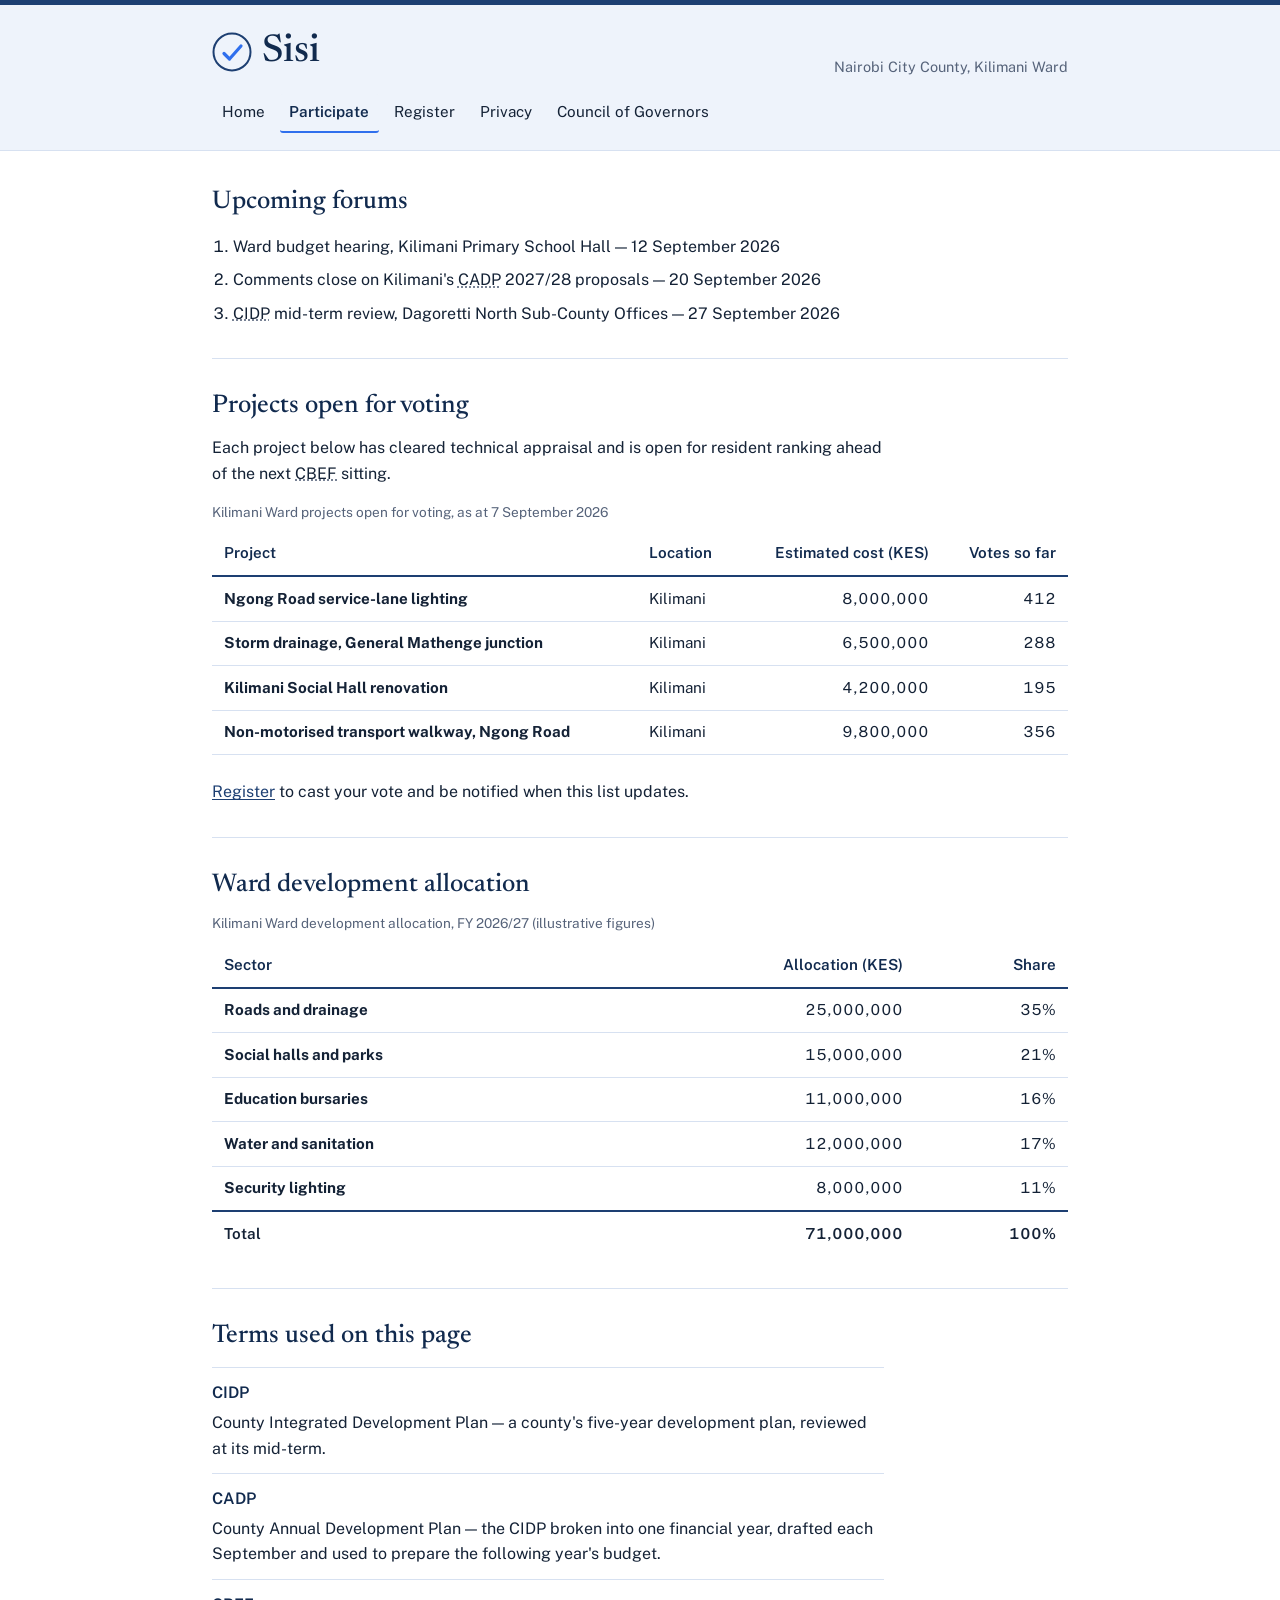
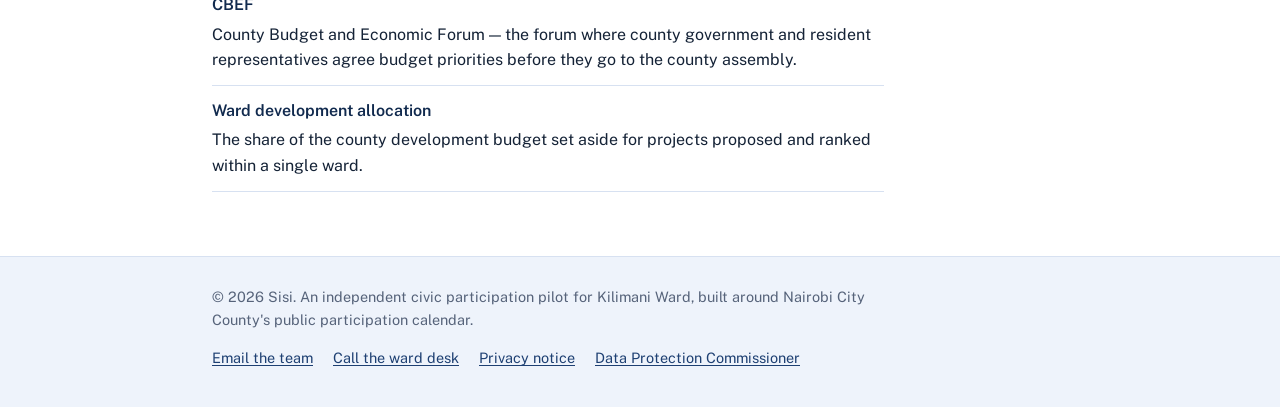
==== participate.html @ 53de2138 "style: switch to white/navy theme, add favicon set, tighten nav Palette - Replace green/marigold tok" ====
<!doctype html>
<html lang="en">
<head>
<meta charset="utf-8">
<meta name="viewport" content="width=device-width, initial-scale=1">
<title>Participate — Sisi | Kilimani Ward</title>
<link rel="icon" type="image/svg+xml" href="images/mark.svg">
<link rel="icon" type="image/png" sizes="32x32" href="images/favicon-32.png">
<link rel="icon" type="image/png" sizes="16x16" href="images/favicon-16.png">
<link rel="apple-touch-icon" href="images/apple-touch-icon.png">
<link rel="preconnect" href="https://fonts.googleapis.com">
<link rel="preconnect" href="https://fonts.gstatic.com" crossorigin>
<link href="https://fonts.googleapis.com/css2?family=Newsreader:ital,wght@0,400;0,500;0,600;1,400&family=Public+Sans:wght@400;500;600;700&display=swap" rel="stylesheet">
<link rel="stylesheet" href="styles/main.css">
</head>
<body>

<header class="site-header">
  <div class="header-top">
    <a class="brand" href="index.html">
      <img src="images/mark.svg" alt="" width="40" height="40">
      <h1>Sisi</h1>
    </a>
    <p class="locality">Nairobi City County, Kilimani Ward</p>
  </div>
  <nav aria-label="Main">
    <ul>
      <li><a href="index.html">Home</a></li>
      <li><a href="participate.html" aria-current="page">Participate</a></li>
      <li><a href="register.html">Register</a></li>
      <li><a href="privacy.html">Privacy</a></li>
      <li><a href="https://www.cog.go.ke" target="_blank" rel="noopener">Council of Governors</a></li>
    </ul>
  </nav>
</header>

<main>

  <section id="forums">
    <h2>Upcoming forums</h2>
    <ol>
      <li>Ward budget hearing, Kilimani Primary School Hall —
      <time datetime="2026-09-12">12 September 2026</time></li>
      <li>Comments close on Kilimani's <abbr title="County Annual Development Plan">CADP</abbr>
      2027/28 proposals —
      <time datetime="2026-09-20">20 September 2026</time></li>
      <li><abbr title="County Integrated Development Plan">CIDP</abbr> mid-term review,
      Dagoretti North Sub-County Offices —
      <time datetime="2026-09-27">27 September 2026</time></li>
    </ol>
  </section>

  <section id="projects">
    <h2>Projects open for voting</h2>
    <p>Each project below has cleared technical appraisal and is open for resident ranking
    ahead of the next <abbr title="County Budget and Economic Forum">CBEF</abbr> sitting.</p>
    <div class="table-wrap">
      <table>
        <caption>Kilimani Ward projects open for voting, as at
          <time datetime="2026-09-07">7 September 2026</time></caption>
        <thead>
          <tr>
            <th scope="col">Project</th>
            <th scope="col">Location</th>
            <th scope="col" class="num">Estimated cost (KES)</th>
            <th scope="col" class="num">Votes so far</th>
          </tr>
        </thead>
        <tbody>
          <tr>
            <th scope="row">Ngong Road service-lane lighting</th>
            <td>Kilimani</td>
            <td class="num">8,000,000</td>
            <td class="num">412</td>
          </tr>
          <tr>
            <th scope="row">Storm drainage, General Mathenge junction</th>
            <td>Kilimani</td>
            <td class="num">6,500,000</td>
            <td class="num">288</td>
          </tr>
          <tr>
            <th scope="row">Kilimani Social Hall renovation</th>
            <td>Kilimani</td>
            <td class="num">4,200,000</td>
            <td class="num">195</td>
          </tr>
          <tr>
            <th scope="row">Non-motorised transport walkway, Ngong Road</th>
            <td>Kilimani</td>
            <td class="num">9,800,000</td>
            <td class="num">356</td>
          </tr>
        </tbody>
      </table>
    </div>
    <p><a href="register.html">Register</a> to cast your vote and be notified when this list
    updates.</p>
  </section>

  <section id="allocation">
    <h2>Ward development allocation</h2>
    <div class="table-wrap">
      <table>
        <caption>Kilimani Ward development allocation, FY 2026/27 (illustrative figures)</caption>
        <thead>
          <tr>
            <th scope="col">Sector</th>
            <th scope="col" class="num">Allocation (KES)</th>
            <th scope="col" class="num">Share</th>
          </tr>
        </thead>
        <tbody>
          <tr><th scope="row">Roads and drainage</th><td class="num">25,000,000</td><td class="num">35%</td></tr>
          <tr><th scope="row">Social halls and parks</th><td class="num">15,000,000</td><td class="num">21%</td></tr>
          <tr><th scope="row">Education bursaries</th><td class="num">11,000,000</td><td class="num">16%</td></tr>
          <tr><th scope="row">Water and sanitation</th><td class="num">12,000,000</td><td class="num">17%</td></tr>
          <tr><th scope="row">Security lighting</th><td class="num">8,000,000</td><td class="num">11%</td></tr>
        </tbody>
        <tfoot>
          <tr><th scope="row">Total</th><td class="num">71,000,000</td><td class="num">100%</td></tr>
        </tfoot>
      </table>
    </div>
  </section>

  <section id="glossary">
    <h2>Terms used on this page</h2>
    <dl>
      <div>
        <dt>CIDP</dt>
        <dd>County Integrated Development Plan — a county's five-year development plan,
        reviewed at its mid-term.</dd>
      </div>
      <div>
        <dt>CADP</dt>
        <dd>County Annual Development Plan — the CIDP broken into one financial year, drafted
        each September and used to prepare the following year's budget.</dd>
      </div>
      <div>
        <dt>CBEF</dt>
        <dd>County Budget and Economic Forum — the forum where county government and
        resident representatives agree budget priorities before they go to the county
        assembly.</dd>
      </div>
      <div>
        <dt>Ward development allocation</dt>
        <dd>The share of the county development budget set aside for projects proposed and
        ranked within a single ward.</dd>
      </div>
    </dl>
  </section>

</main>

<footer class="site-footer">
  <div class="footer-inner">
    <p>&copy; 2026 Sisi. An independent civic participation pilot for Kilimani Ward, built
    around Nairobi City County's public participation calendar.</p>
    <ul class="footer-links">
      <li><a href="mailto:habari@sisi.example">Email the team</a></li>
      <li><a href="tel:+254700000000">Call the ward desk</a></li>
      <li><a href="privacy.html">Privacy notice</a></li>
      <li><a href="https://www.odpc.go.ke" target="_blank" rel="noopener">Data Protection Commissioner</a></li>
    </ul>
  </div>
</footer>

</body>
</html>
---- styles/main.css ----
/*
  Sisi — stylesheet
  Design idea: a county notice board / gazette letterhead, rebuilt for a
  phone screen. White page, deep navy for structure and headings, a single
  brighter accent blue reserved for the one thing that is actually
  time-limited (the participation window) and for current-page state.
  Hairline rules instead of shadows and cards.
*/

:root {
  --ink: #142236;
  --muted: #56637a;
  --paper: #ffffff;
  --panel: #eef3fb;
  --line: #d7e1f1;
  --navy: #1d3f72;
  --navy-dark: #112a4e;
  --accent: #2f6fed;
  --accent-dark: #1c4fc0;

  --serif: "Newsreader", Georgia, "Times New Roman", serif;
  --sans: "Public Sans", -apple-system, BlinkMacSystemFont, "Segoe UI", Roboto, sans-serif;
  --measure: 42rem;
}

* {
  box-sizing: border-box;
}

html {
  -webkit-text-size-adjust: 100%;
}

body {
  margin: 0;
  background: var(--paper);
  color: var(--ink);
  font-family: var(--sans);
  font-size: 1rem;
  line-height: 1.6;
}

h1, h2, h3 {
  font-family: var(--serif);
  font-weight: 500;
  line-height: 1.2;
  color: var(--navy-dark);
  margin: 0 0 0.5em;
}

h1 { font-size: clamp(1.8rem, 1.4rem + 1.6vw, 2.4rem); }
h2 { font-size: clamp(1.3rem, 1.15rem + 0.6vw, 1.6rem); margin-top: 0; }
h3 { font-size: 1.05rem; color: var(--ink); }

p {
  margin: 0 0 1em;
  max-width: var(--measure);
}

a {
  color: var(--navy);
  text-decoration-thickness: 1px;
  text-underline-offset: 0.15em;
}

a:hover { color: var(--accent-dark); }

a:focus-visible,
button:focus-visible,
input:focus-visible,
select:focus-visible,
textarea:focus-visible {
  outline: 2px solid var(--accent);
  outline-offset: 2px;
}

abbr[title] {
  text-decoration: underline dotted;
  text-decoration-color: var(--muted);
  cursor: help;
}

/* Skip / jump link */
.jump {
  font-size: 0.9rem;
  margin: 0 0 1.5rem;
}

/* ---------- Header / letterhead ---------- */

.site-header {
  border-top: 5px solid var(--navy);
  border-bottom: 1px solid var(--line);
  background: var(--panel);
}

.header-top {
  max-width: 56rem;
  margin: 0 auto;
  padding: 1.5rem 1.25rem 0.75rem;
  display: flex;
  flex-wrap: wrap;
  align-items: baseline;
  justify-content: space-between;
  gap: 0.25rem 1rem;
}

.brand {
  display: flex;
  align-items: center;
  gap: 0.6rem;
  text-decoration: none;
  color: var(--navy-dark);
}

.brand img { display: block; }

.brand h1 {
  margin: 0;
}

.locality {
  margin: 0 0 0.25rem;
  color: var(--muted);
  font-size: 0.9rem;
}

.site-header nav {
  max-width: 56rem;
  margin: 0 auto;
  padding: 0 1.25rem 0.9rem;
}

.site-header nav ul {
  list-style: none;
  margin: 0;
  padding: 0;
  display: flex;
  flex-wrap: wrap;
  gap: 0.15rem 0.35rem;
}

.site-header nav a {
  display: inline-block;
  padding: 0.4rem 0.6rem;
  margin-bottom: 0.15rem;
  color: var(--ink);
  text-decoration: none;
  border-radius: 3px;
  border-bottom: 2px solid transparent;
  font-size: 0.95rem;
  transition: background-color 0.15s ease;
}

.site-header nav a:hover {
  background: var(--panel);
  border-bottom-color: var(--line);
}

.site-header nav a[aria-current="page"] {
  color: var(--navy-dark);
  font-weight: 600;
  background: var(--panel);
  border-bottom-color: var(--accent);
}

/* ---------- Layout ---------- */

main {
  max-width: 56rem;
  margin: 0 auto;
  padding: 2.25rem 1.25rem 3rem;
}

main > article,
main > section,
main > aside {
  padding-top: 2rem;
  border-top: 1px solid var(--line);
  margin-top: 2rem;
}

main > article:first-of-type,
main > section:first-of-type {
  padding-top: 0;
  border-top: none;
  margin-top: 0;
}

aside {
  background: var(--panel);
  border: 1px solid var(--line);
  border-top: 1px solid var(--line) !important;
  padding: 1.25rem 1.25rem 0.5rem;
  border-radius: 3px;
}

/* Participation-window notice */

.notice {
  background: var(--panel);
  border: 1px solid var(--line);
  border-left: 5px solid var(--accent);
  border-radius: 3px;
  padding: 1.25rem 1.5rem 1.5rem;
}

.notice .deadline-label {
  display: block;
  font-size: 0.85rem;
  color: var(--muted);
  margin-bottom: 0.35rem;
}

.notice time {
  font-weight: 600;
  color: var(--accent-dark);
}

/* ---------- Figures / blockquote ---------- */

figure {
  margin: 1.5rem 0;
}

figure img,
figure svg {
  display: block;
  width: 100%;
  height: auto;
  border: 1px solid var(--line);
  border-radius: 3px;
}

figcaption {
  margin-top: 0.5rem;
  font-size: 0.85rem;
  color: var(--muted);
}

blockquote {
  margin: 1.5rem 0 0.25rem;
  padding-left: 1.1rem;
  border-left: 3px solid var(--navy);
  font-family: var(--serif);
  font-style: italic;
  font-size: 1.1rem;
  color: var(--ink);
}

blockquote p { margin: 0; }

cite { font-style: normal; }

/* ---------- Lists ---------- */

main ul, main ol {
  padding-left: 1.3rem;
  max-width: var(--measure);
}

main li { margin-bottom: 0.5rem; }

dl {
  max-width: var(--measure);
  border-top: 1px solid var(--line);
}

dl div {
  padding: 0.75rem 0;
  border-bottom: 1px solid var(--line);
}

dt {
  font-weight: 600;
  color: var(--navy-dark);
}

dd {
  margin: 0.25rem 0 0;
  color: var(--ink);
}

/* ---------- Tables ---------- */

.table-wrap {
  overflow-x: auto;
  margin: 0.5rem 0 1.5rem;
}

table {
  width: 100%;
  border-collapse: collapse;
  font-size: 0.95rem;
}

caption {
  text-align: left;
  font-size: 0.85rem;
  color: var(--muted);
  margin-bottom: 0.5rem;
}

th, td {
  padding: 0.6rem 0.75rem;
  border-bottom: 1px solid var(--line);
  text-align: left;
}

thead th {
  border-bottom: 2px solid var(--navy);
  color: var(--navy-dark);
  font-weight: 600;
}

td.num, th.num {
  text-align: right;
  font-variant-numeric: tabular-nums;
}

tfoot th, tfoot td {
  border-top: 2px solid var(--navy);
  border-bottom: none;
  font-weight: 600;
}

/* ---------- Forms ---------- */

fieldset {
  border: 1px solid var(--line);
  border-radius: 3px;
  padding: 1.1rem 1.25rem 1.25rem;
  margin: 0 0 1.5rem;
}

legend {
  font-family: var(--serif);
  font-weight: 500;
  color: var(--navy-dark);
  padding: 0 0.4rem;
}

fieldset p {
  margin: 0 0 1rem;
}

label {
  display: block;
  margin-bottom: 0.3rem;
  font-size: 0.95rem;
}

input[type="text"],
input[type="email"],
input[type="tel"],
select,
textarea {
  width: 100%;
  max-width: 26rem;
  font: inherit;
  padding: 0.55rem 0.65rem;
  border: 1px solid var(--muted);
  border-radius: 3px;
  background: var(--panel);
  color: var(--ink);
}

textarea { max-width: var(--measure); }

.choice label {
  display: flex;
  align-items: flex-start;
  gap: 0.5rem;
  font-weight: normal;
  margin-bottom: 0.55rem;
  padding: 0.15rem 0;
}

.choice input {
  margin-top: 0.2rem;
  flex-shrink: 0;
}

.consent {
  max-width: var(--measure);
  display: flex;
  gap: 0.6rem;
  align-items: flex-start;
  margin: 0 0 1.5rem;
}

button[type="submit"] {
  font: inherit;
  font-weight: 600;
  background: var(--navy);
  color: #fff;
  border: none;
  padding: 0.75rem 1.6rem;
  border-radius: 3px;
  cursor: pointer;
}

button[type="submit"]:hover {
  background: var(--navy-dark);
}

.hint {
  font-size: 0.85rem;
  color: var(--muted);
  margin: -0.6rem 0 1rem;
}

/* ---------- Footer ---------- */

.site-footer {
  border-top: 1px solid var(--line);
  background: var(--panel);
}

.site-footer .footer-inner {
  max-width: 56rem;
  margin: 0 auto;
  padding: 1.75rem 1.25rem 2.25rem;
}

.site-footer p {
  color: var(--muted);
  font-size: 0.9rem;
}

.footer-links {
  list-style: none;
  margin: 0.5rem 0 0;
  padding: 0;
  display: flex;
  flex-wrap: wrap;
  gap: 0.5rem 1.25rem;
}

.footer-links a {
  font-size: 0.9rem;
}

/* ---------- Small screens ---------- */

@media (max-width: 640px) {
  .header-top { padding-top: 1.1rem; }
  main { padding-top: 1.75rem; }
  fieldset { padding: 1rem; }
}

@media (prefers-reduced-motion: reduce) {
  * { scroll-behavior: auto !important; }
}
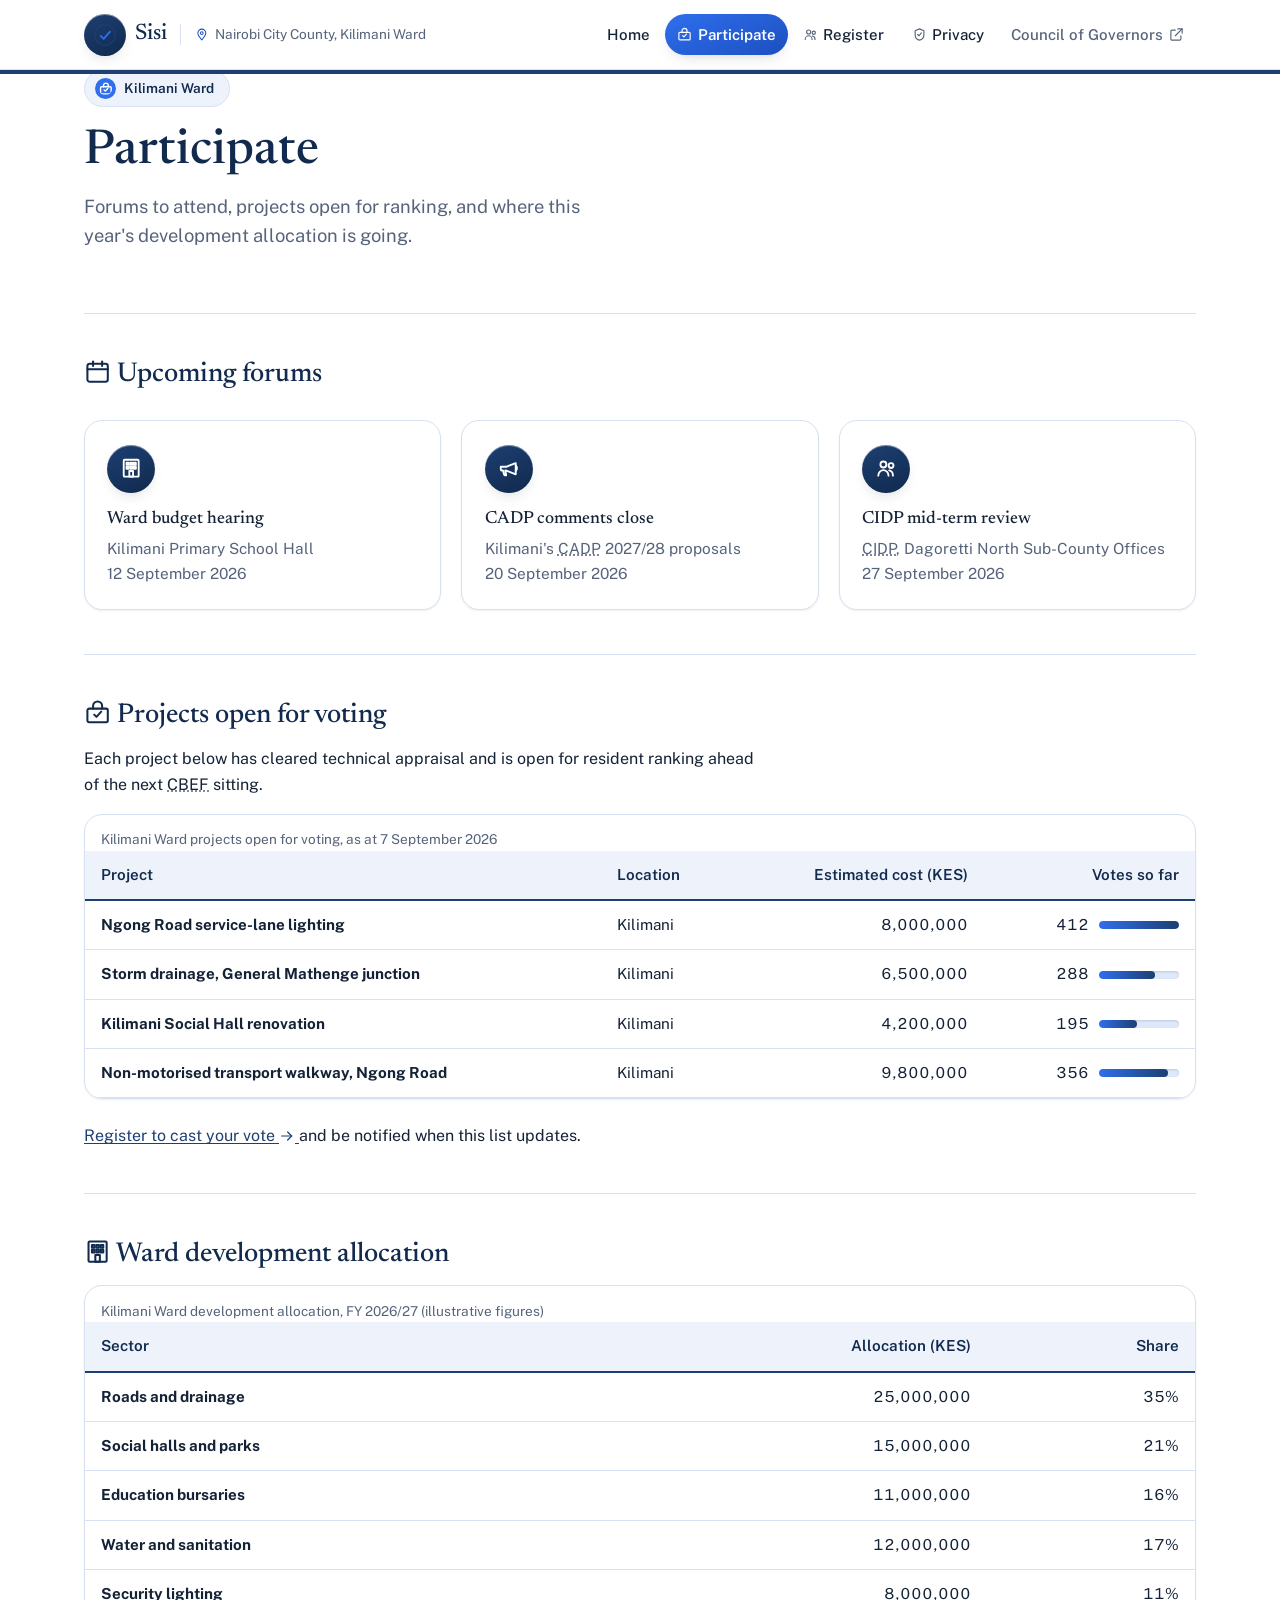
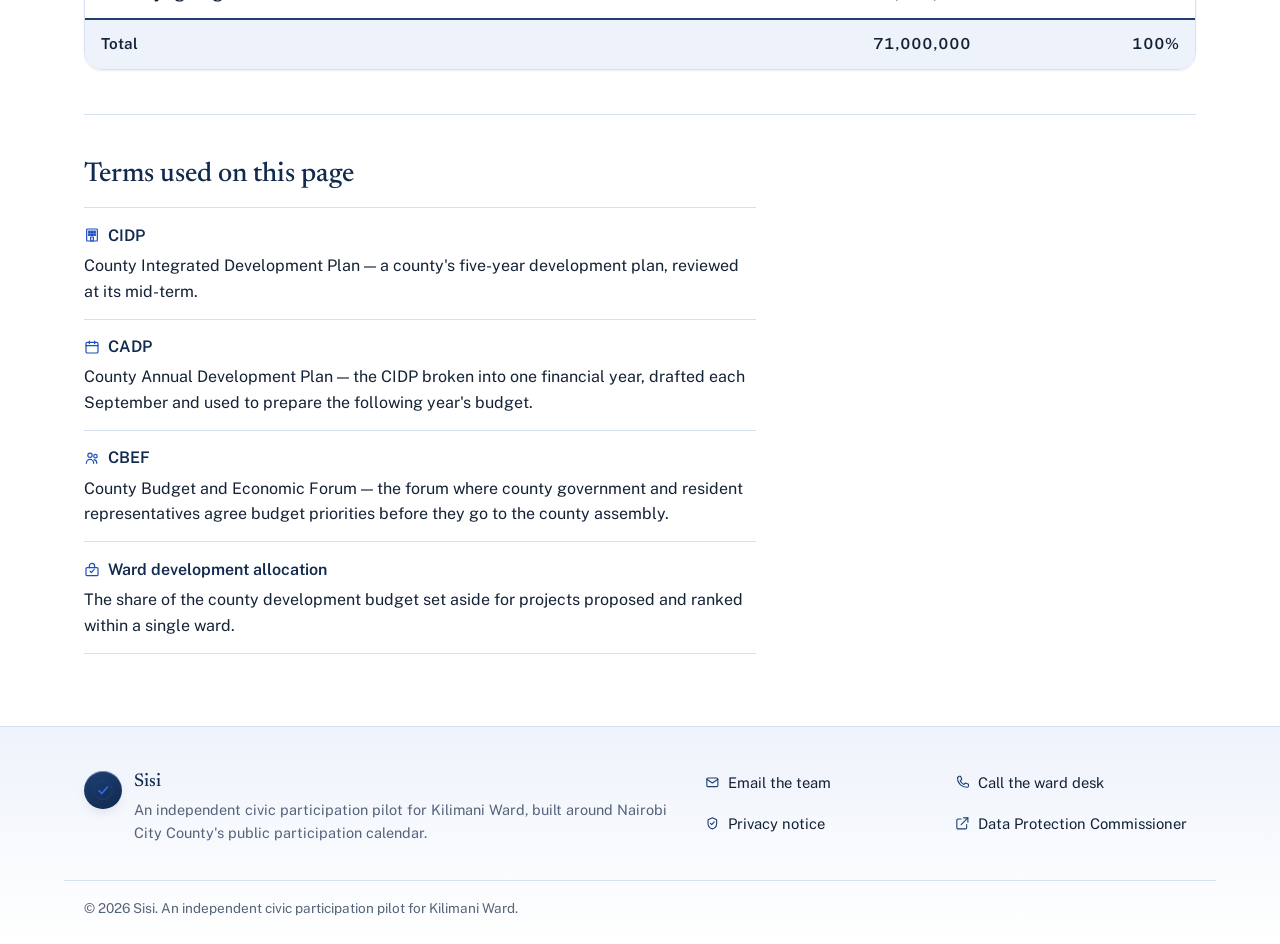
==== commit d40dd8d6: "Redesign Sisi UI: 3D-styled cards, real icon set, richer hero, zero inline styles" ====
--- a/participate.html
+++ b/participate.html
@@ -4,54 +4,192 @@
 <meta charset="utf-8">
 <meta name="viewport" content="width=device-width, initial-scale=1">
 <title>Participate — Sisi | Kilimani Ward</title>
+<meta name="description" content="Upcoming forums, projects open for resident voting, and the ward's development allocation for Kilimani Ward.">
 <link rel="icon" type="image/svg+xml" href="images/mark.svg">
 <link rel="icon" type="image/png" sizes="32x32" href="images/favicon-32.png">
 <link rel="icon" type="image/png" sizes="16x16" href="images/favicon-16.png">
 <link rel="apple-touch-icon" href="images/apple-touch-icon.png">
 <link rel="preconnect" href="https://fonts.googleapis.com">
 <link rel="preconnect" href="https://fonts.gstatic.com" crossorigin>
-<link href="https://fonts.googleapis.com/css2?family=Newsreader:ital,wght@0,400;0,500;0,600;1,400&family=Public+Sans:wght@400;500;600;700&display=swap" rel="stylesheet">
+<link href="https://fonts.googleapis.com/css2?family=Newsreader:ital,wght@0,500;0,600;1,400&family=Public+Sans:wght@400;500;600;700&display=swap" rel="stylesheet">
 <link rel="stylesheet" href="styles/main.css">
 </head>
 <body>
+<svg class="icon-sprite" aria-hidden="true">
+  <defs>
+
+    <symbol id="icon-calendar" viewBox="0 0 24 24">
+      <rect x="3" y="5" width="18" height="16" rx="2"/>
+      <line x1="3" y1="10" x2="21" y2="10"/>
+      <line x1="8" y1="3" x2="8" y2="7"/>
+      <line x1="16" y1="3" x2="16" y2="7"/>
+    </symbol>
+
+    <symbol id="icon-map-pin" viewBox="0 0 24 24">
+      <path d="M12 21s7-7.2 7-12a7 7 0 1 0-14 0c0 4.8 7 12 7 12z"/>
+      <circle cx="12" cy="9" r="2.4"/>
+    </symbol>
+
+    <symbol id="icon-users" viewBox="0 0 24 24">
+      <circle cx="9" cy="8" r="3.2"/>
+      <path d="M3.5 20c0-3.6 2.9-6 5.5-6s5.5 2.4 5.5 6"/>
+      <circle cx="17.2" cy="9.2" r="2.6"/>
+      <path d="M15.2 14.4c2.2.4 4 2.3 4 5.6"/>
+    </symbol>
+
+    <symbol id="icon-shield-check" viewBox="0 0 24 24">
+      <path d="M12 3l7 3v6c0 4.8-3 8.2-7 9-4-.8-7-4.2-7-9V6l7-3z"/>
+      <polyline points="9 12 11 14 15 9.5"/>
+    </symbol>
+
+    <symbol id="icon-mail" viewBox="0 0 24 24">
+      <rect x="3" y="5" width="18" height="14" rx="2"/>
+      <polyline points="3 7 12 13 21 7"/>
+    </symbol>
+
+    <symbol id="icon-phone" viewBox="0 0 24 24">
+      <path d="M6 2h3l2 5-2.5 2.5a12 12 0 0 0 6 6L17 13l5 2v3a2 2 0 0 1-2 2C10.6 20 4 13.4 4 5a2 2 0 0 1 2-2z"/>
+    </symbol>
+
+    <symbol id="icon-external-link" viewBox="0 0 24 24">
+      <path d="M14 3h7v7"/>
+      <line x1="21" y1="3" x2="10" y2="14"/>
+      <path d="M19 14v5a2 2 0 0 1-2 2H5a2 2 0 0 1-2-2V7a2 2 0 0 1 2-2h5"/>
+    </symbol>
+
+    <symbol id="icon-chevron-right" viewBox="0 0 24 24">
+      <polyline points="9 6 15 12 9 18"/>
+    </symbol>
+
+    <symbol id="icon-check-circle" viewBox="0 0 24 24">
+      <circle cx="12" cy="12" r="9"/>
+      <polyline points="8 12.5 10.8 15.3 16 9.5"/>
+    </symbol>
+
+    <symbol id="icon-arrow-right" viewBox="0 0 24 24">
+      <line x1="4" y1="12" x2="19" y2="12"/>
+      <polyline points="13 6 19 12 13 18"/>
+    </symbol>
+
+    <symbol id="icon-megaphone" viewBox="0 0 24 24">
+      <path d="M3 10.5v3a1 1 0 0 0 1 1h1.4l1.1 4.3a1 1 0 0 0 1 .7h1.3l-1-5h1l10.2 4V6.5l-10.2 4H4a1 1 0 0 0-1 1z"/>
+      <path d="M19 9.2a3.6 3.6 0 0 1 0 5.6"/>
+    </symbol>
+
+    <symbol id="icon-building" viewBox="0 0 24 24">
+      <rect x="4" y="3" width="16" height="18" rx="1"/>
+      <rect x="7" y="6.2" width="2.3" height="2.3"/>
+      <rect x="10.85" y="6.2" width="2.3" height="2.3"/>
+      <rect x="14.7" y="6.2" width="2.3" height="2.3"/>
+      <rect x="7" y="10.4" width="2.3" height="2.3"/>
+      <rect x="10.85" y="10.4" width="2.3" height="2.3"/>
+      <rect x="14.7" y="10.4" width="2.3" height="2.3"/>
+      <rect x="10" y="15" width="4" height="6"/>
+    </symbol>
+
+    <symbol id="icon-ballot" viewBox="0 0 24 24">
+      <path d="M8 8.5V6.2a4 4 0 0 1 8 0v2.3"/>
+      <rect x="3" y="8.5" width="18" height="12" rx="1.5"/>
+      <polyline points="9 13.8 11 15.8 15.2 11.2"/>
+    </symbol>
+
+    <symbol id="icon-lock" viewBox="0 0 24 24">
+      <rect x="5" y="11" width="14" height="9" rx="1.5"/>
+      <path d="M8 11V7a4 4 0 0 1 8 0v4"/>
+      <circle cx="12" cy="15.4" r="1.3"/>
+    </symbol>
+
+    <symbol id="icon-x-circle" viewBox="0 0 24 24">
+      <circle cx="12" cy="12" r="9"/>
+      <line x1="9" y1="9" x2="15" y2="15"/>
+      <line x1="15" y1="9" x2="9" y2="15"/>
+    </symbol>
+
+  </defs>
+</svg>
 
 <header class="site-header">
-  <div class="header-top">
-    <a class="brand" href="index.html">
-      <img src="images/mark.svg" alt="" width="40" height="40">
-      <h1>Sisi</h1>
-    </a>
-    <p class="locality">Nairobi City County, Kilimani Ward</p>
+  <div class="header-inner">
+    <div class="brand-block">
+      <a class="brand" href="index.html">
+        <span class="brand-mark"><img src="images/mark.svg" alt=""></span>
+        <h1>Sisi</h1>
+      </a>
+      <p class="locality">
+        <svg class="icon" aria-hidden="true"><use href="#icon-map-pin"/></svg>
+        Nairobi City County, Kilimani Ward
+      </p>
+    </div>
+    <nav aria-label="Main">
+      <ul>
+        <li><a href="index.html">Home</a></li>
+        <li><a href="participate.html" aria-current="page">
+          <svg class="icon" aria-hidden="true"><use href="#icon-ballot"/></svg>
+          Participate
+        </a></li>
+        <li><a href="register.html">
+          <svg class="icon" aria-hidden="true"><use href="#icon-users"/></svg>
+          Register
+        </a></li>
+        <li><a href="privacy.html">
+          <svg class="icon" aria-hidden="true"><use href="#icon-shield-check"/></svg>
+          Privacy
+        </a></li>
+        <li><a class="external" href="https://www.cog.go.ke" target="_blank" rel="noopener">
+          Council of Governors
+          <svg class="icon" aria-hidden="true"><use href="#icon-external-link"/></svg>
+        </a></li>
+      </ul>
+    </nav>
   </div>
-  <nav aria-label="Main">
-    <ul>
-      <li><a href="index.html">Home</a></li>
-      <li><a href="participate.html" aria-current="page">Participate</a></li>
-      <li><a href="register.html">Register</a></li>
-      <li><a href="privacy.html">Privacy</a></li>
-      <li><a href="https://www.cog.go.ke" target="_blank" rel="noopener">Council of Governors</a></li>
-    </ul>
-  </nav>
 </header>
 
 <main>
 
+  <section class="hero page-hero">
+    <div class="hero-full">
+      <p class="hero-eyebrow">
+        <svg class="icon" aria-hidden="true"><use href="#icon-ballot"/></svg>
+        Kilimani Ward
+      </p>
+      <h1>Participate</h1>
+      <p class="lede">Forums to attend, projects open for ranking, and where this year's
+      development allocation is going.</p>
+    </div>
+  </section>
+
   <section id="forums">
-    <h2>Upcoming forums</h2>
-    <ol>
-      <li>Ward budget hearing, Kilimani Primary School Hall —
-      <time datetime="2026-09-12">12 September 2026</time></li>
-      <li>Comments close on Kilimani's <abbr title="County Annual Development Plan">CADP</abbr>
-      2027/28 proposals —
-      <time datetime="2026-09-20">20 September 2026</time></li>
-      <li><abbr title="County Integrated Development Plan">CIDP</abbr> mid-term review,
-      Dagoretti North Sub-County Offices —
-      <time datetime="2026-09-27">27 September 2026</time></li>
-    </ol>
+    <h2>
+      <svg class="icon" aria-hidden="true"><use href="#icon-calendar"/></svg>
+      Upcoming forums
+    </h2>
+    <div class="feature-grid">
+      <div class="feature-card">
+        <span class="feature-icon"><svg class="icon" aria-hidden="true"><use href="#icon-building"/></svg></span>
+        <h3>Ward budget hearing</h3>
+        <p>Kilimani Primary School Hall<br>
+        <time datetime="2026-09-12">12 September 2026</time></p>
+      </div>
+      <div class="feature-card">
+        <span class="feature-icon"><svg class="icon" aria-hidden="true"><use href="#icon-megaphone"/></svg></span>
+        <h3>CADP comments close</h3>
+        <p>Kilimani's <abbr title="County Annual Development Plan">CADP</abbr> 2027/28 proposals<br>
+        <time datetime="2026-09-20">20 September 2026</time></p>
+      </div>
+      <div class="feature-card">
+        <span class="feature-icon"><svg class="icon" aria-hidden="true"><use href="#icon-users"/></svg></span>
+        <h3>CIDP mid-term review</h3>
+        <p><abbr title="County Integrated Development Plan">CIDP</abbr>, Dagoretti North Sub-County Offices<br>
+        <time datetime="2026-09-27">27 September 2026</time></p>
+      </div>
+    </div>
   </section>
 
   <section id="projects">
-    <h2>Projects open for voting</h2>
+    <h2>
+      <svg class="icon" aria-hidden="true"><use href="#icon-ballot"/></svg>
+      Projects open for voting
+    </h2>
     <p>Each project below has cleared technical appraisal and is open for resident ranking
     ahead of the next <abbr title="County Budget and Economic Forum">CBEF</abbr> sitting.</p>
     <div class="table-wrap">
@@ -71,35 +209,56 @@
             <th scope="row">Ngong Road service-lane lighting</th>
             <td>Kilimani</td>
             <td class="num">8,000,000</td>
-            <td class="num">412</td>
+            <td class="num">
+              <span class="vote-cell">412
+                <span class="vote-bar"><span class="pct-100"></span></span>
+              </span>
+            </td>
           </tr>
           <tr>
             <th scope="row">Storm drainage, General Mathenge junction</th>
             <td>Kilimani</td>
             <td class="num">6,500,000</td>
-            <td class="num">288</td>
+            <td class="num">
+              <span class="vote-cell">288
+                <span class="vote-bar"><span class="pct-70"></span></span>
+              </span>
+            </td>
           </tr>
           <tr>
             <th scope="row">Kilimani Social Hall renovation</th>
             <td>Kilimani</td>
             <td class="num">4,200,000</td>
-            <td class="num">195</td>
+            <td class="num">
+              <span class="vote-cell">195
+                <span class="vote-bar"><span class="pct-47"></span></span>
+              </span>
+            </td>
           </tr>
           <tr>
             <th scope="row">Non-motorised transport walkway, Ngong Road</th>
             <td>Kilimani</td>
             <td class="num">9,800,000</td>
-            <td class="num">356</td>
+            <td class="num">
+              <span class="vote-cell">356
+                <span class="vote-bar"><span class="pct-86"></span></span>
+              </span>
+            </td>
           </tr>
         </tbody>
       </table>
     </div>
-    <p><a href="register.html">Register</a> to cast your vote and be notified when this list
-    updates.</p>
+    <p><a href="register.html">
+      Register to cast your vote
+      <svg class="icon" aria-hidden="true"><use href="#icon-arrow-right"/></svg>
+    </a> and be notified when this list updates.</p>
   </section>
 
   <section id="allocation">
-    <h2>Ward development allocation</h2>
+    <h2>
+      <svg class="icon" aria-hidden="true"><use href="#icon-building"/></svg>
+      Ward development allocation
+    </h2>
     <div class="table-wrap">
       <table>
         <caption>Kilimani Ward development allocation, FY 2026/27 (illustrative figures)</caption>
@@ -128,23 +287,35 @@
     <h2>Terms used on this page</h2>
     <dl>
       <div>
-        <dt>CIDP</dt>
+        <dt>
+          <svg class="icon" aria-hidden="true"><use href="#icon-building"/></svg>
+          CIDP
+        </dt>
         <dd>County Integrated Development Plan — a county's five-year development plan,
         reviewed at its mid-term.</dd>
       </div>
       <div>
-        <dt>CADP</dt>
+        <dt>
+          <svg class="icon" aria-hidden="true"><use href="#icon-calendar"/></svg>
+          CADP
+        </dt>
         <dd>County Annual Development Plan — the CIDP broken into one financial year, drafted
         each September and used to prepare the following year's budget.</dd>
       </div>
       <div>
-        <dt>CBEF</dt>
+        <dt>
+          <svg class="icon" aria-hidden="true"><use href="#icon-users"/></svg>
+          CBEF
+        </dt>
         <dd>County Budget and Economic Forum — the forum where county government and
         resident representatives agree budget priorities before they go to the county
         assembly.</dd>
       </div>
       <div>
-        <dt>Ward development allocation</dt>
+        <dt>
+          <svg class="icon" aria-hidden="true"><use href="#icon-ballot"/></svg>
+          Ward development allocation
+        </dt>
         <dd>The share of the county development budget set aside for projects proposed and
         ranked within a single ward.</dd>
       </div>
@@ -155,15 +326,36 @@
 
 <footer class="site-footer">
   <div class="footer-inner">
-    <p>&copy; 2026 Sisi. An independent civic participation pilot for Kilimani Ward, built
-    around Nairobi City County's public participation calendar.</p>
+    <div class="footer-brand">
+      <span class="brand-mark"><img src="images/mark.svg" alt=""></span>
+      <div>
+        <h2>Sisi</h2>
+        <p>An independent civic participation pilot for Kilimani Ward, built around Nairobi
+        City County's public participation calendar.</p>
+      </div>
+    </div>
     <ul class="footer-links">
-      <li><a href="mailto:habari@sisi.example">Email the team</a></li>
-      <li><a href="tel:+254700000000">Call the ward desk</a></li>
-      <li><a href="privacy.html">Privacy notice</a></li>
-      <li><a href="https://www.odpc.go.ke" target="_blank" rel="noopener">Data Protection Commissioner</a></li>
+      <li><a href="mailto:habari@sisi.example">
+        <svg class="icon" aria-hidden="true"><use href="#icon-mail"/></svg>
+        Email the team
+      </a></li>
+      <li><a href="tel:+254700000000">
+        <svg class="icon" aria-hidden="true"><use href="#icon-phone"/></svg>
+        Call the ward desk
+      </a></li>
+      <li><a href="privacy.html">
+        <svg class="icon" aria-hidden="true"><use href="#icon-shield-check"/></svg>
+        Privacy notice
+      </a></li>
+      <li><a href="https://www.odpc.go.ke" target="_blank" rel="noopener">
+        <svg class="icon" aria-hidden="true"><use href="#icon-external-link"/></svg>
+        Data Protection Commissioner
+      </a></li>
     </ul>
   </div>
+  <div class="footer-bottom">
+    <p>&copy; 2026 Sisi. An independent civic participation pilot for Kilimani Ward.</p>
+  </div>
 </footer>
 
 </body>
--- a/styles/main.css
+++ b/styles/main.css
@@ -1,10 +1,11 @@
 /*
-  Sisi — stylesheet
-  Design idea: a county notice board / gazette letterhead, rebuilt for a
-  phone screen. White page, deep navy for structure and headings, a single
-  brighter accent blue reserved for the one thing that is actually
-  time-limited (the participation window) and for current-page state.
-  Hairline rules instead of shadows and cards.
+  Sisi — stylesheet, v2
+  Same letterhead identity as before — navy structure, one accent blue
+  reserved for time-limited and current-page state — pushed further:
+  layered shadows and gradient bevels give the interface real depth,
+  a proper hero anchors the homepage, and every icon is a real inline
+  SVG rather than a placeholder glyph.
+  No frameworks. No build step. One file.
 */
 
 :root {
@@ -12,23 +13,40 @@
   --muted: #56637a;
   --paper: #ffffff;
   --panel: #eef3fb;
+  --panel-deep: #dde8f8;
   --line: #d7e1f1;
   --navy: #1d3f72;
   --navy-dark: #112a4e;
+  --navy-deeper: #0b1c38;
   --accent: #2f6fed;
   --accent-dark: #1c4fc0;
+  --accent-soft: #e4ecfd;
+  --success: #1c7a4d;
+  --success-soft: #e4f3ea;
 
   --serif: "Newsreader", Georgia, "Times New Roman", serif;
   --sans: "Public Sans", -apple-system, BlinkMacSystemFont, "Segoe UI", Roboto, sans-serif;
   --measure: 42rem;
-}
-
-* {
+  --space: 1rem;
+  --radius: 10px;
+  --radius-lg: 18px;
+
+  --shadow-xs: 0 1px 2px rgba(20, 34, 54, 0.07);
+  --shadow-sm: 0 6px 16px -8px rgba(20, 34, 54, 0.28);
+  --shadow-md: 0 16px 32px -12px rgba(17, 42, 78, 0.32), 0 4px 10px -4px rgba(20, 34, 54, 0.12);
+  --shadow-lg: 0 32px 60px -20px rgba(11, 28, 56, 0.4), 0 10px 24px -8px rgba(20, 34, 54, 0.16);
+  --shadow-inset: inset 0 1px 0 rgba(255, 255, 255, 0.4), inset 0 -1px 0 rgba(11, 28, 56, 0.25);
+}
+
+*,
+*::before,
+*::after {
   box-sizing: border-box;
 }
 
 html {
   -webkit-text-size-adjust: 100%;
+  scroll-behavior: smooth;
 }
 
 body {
@@ -48,9 +66,9 @@
   margin: 0 0 0.5em;
 }
 
-h1 { font-size: clamp(1.8rem, 1.4rem + 1.6vw, 2.4rem); }
-h2 { font-size: clamp(1.3rem, 1.15rem + 0.6vw, 1.6rem); margin-top: 0; }
-h3 { font-size: 1.05rem; color: var(--ink); }
+h1 { font-size: clamp(1.9rem, 1.4rem + 2vw, 3rem); }
+h2 { font-size: clamp(1.35rem, 1.2rem + 0.7vw, 1.7rem); margin-top: 0; }
+h3 { font-size: 1.1rem; color: var(--ink); }
 
 p {
   margin: 0 0 1em;
@@ -69,9 +87,11 @@
 button:focus-visible,
 input:focus-visible,
 select:focus-visible,
-textarea:focus-visible {
+textarea:focus-visible,
+[tabindex]:focus-visible {
   outline: 2px solid var(--accent);
   outline-offset: 2px;
+  border-radius: 2px;
 }
 
 abbr[title] {
@@ -80,56 +100,102 @@
   cursor: help;
 }
 
+.icon {
+  width: 1em;
+  height: 1em;
+  stroke: currentColor;
+  fill: none;
+  stroke-width: 1.8;
+  stroke-linecap: round;
+  stroke-linejoin: round;
+  flex-shrink: 0;
+  vertical-align: -0.15em;
+}
+
 /* Skip / jump link */
 .jump {
   font-size: 0.9rem;
   margin: 0 0 1.5rem;
+  display: inline-flex;
+  align-items: center;
+  gap: 0.4rem;
+}
+
+.visually-hidden {
+  position: absolute;
+  width: 1px;
+  height: 1px;
+  overflow: hidden;
+  clip: rect(0 0 0 0);
+  white-space: nowrap;
 }
 
 /* ---------- Header / letterhead ---------- */
 
 .site-header {
-  border-top: 5px solid var(--navy);
+  position: sticky;
+  top: 0;
+  z-index: 20;
   border-bottom: 1px solid var(--line);
-  background: var(--panel);
-}
-
-.header-top {
-  max-width: 56rem;
+  background: rgba(255, 255, 255, 0.92);
+  backdrop-filter: saturate(160%) blur(10px);
+  box-shadow: 0 4px 0 var(--navy), var(--shadow-xs);
+}
+
+.header-inner {
+  max-width: 72rem;
   margin: 0 auto;
-  padding: 1.5rem 1.25rem 0.75rem;
+  padding: 0.85rem 1.25rem;
   display: flex;
   flex-wrap: wrap;
-  align-items: baseline;
+  align-items: center;
   justify-content: space-between;
-  gap: 0.25rem 1rem;
+  gap: 0.6rem 1.5rem;
+}
+
+.brand-block {
+  display: flex;
+  align-items: center;
+  gap: 0.85rem;
 }
 
 .brand {
   display: flex;
   align-items: center;
-  gap: 0.6rem;
+  gap: 0.55rem;
   text-decoration: none;
   color: var(--navy-dark);
 }
 
-.brand img { display: block; }
+.brand-mark {
+  display: grid;
+  place-items: center;
+  width: 42px;
+  height: 42px;
+  border-radius: 50%;
+  background: linear-gradient(155deg, var(--navy) 0%, var(--navy-dark) 100%);
+  box-shadow: var(--shadow-sm), var(--shadow-inset);
+}
+
+.brand-mark img { display: block; width: 22px; height: 22px; }
 
 .brand h1 {
   margin: 0;
+  font-size: 1.4rem;
 }
 
 .locality {
-  margin: 0 0 0.25rem;
+  margin: 0;
+  padding-left: 0.85rem;
+  border-left: 1px solid var(--line);
   color: var(--muted);
-  font-size: 0.9rem;
-}
-
-.site-header nav {
-  max-width: 56rem;
-  margin: 0 auto;
-  padding: 0 1.25rem 0.9rem;
-}
+  font-size: 0.85rem;
+  display: none;
+  align-items: center;
+  gap: 0.4rem;
+}
+
+.locality .icon { color: var(--accent-dark); }
 
 .site-header nav ul {
   list-style: none;
@@ -137,91 +203,252 @@
   padding: 0;
   display: flex;
   flex-wrap: wrap;
-  gap: 0.15rem 0.35rem;
+  gap: 0.2rem;
 }
 
 .site-header nav a {
-  display: inline-block;
-  padding: 0.4rem 0.6rem;
-  margin-bottom: 0.15rem;
+  display: inline-flex;
+  align-items: center;
+  gap: 0.35rem;
+  padding: 0.55rem 0.75rem;
   color: var(--ink);
   text-decoration: none;
-  border-radius: 3px;
-  border-bottom: 2px solid transparent;
-  font-size: 0.95rem;
-  transition: background-color 0.15s ease;
-}
+  border-radius: 999px;
+  font-size: 0.94rem;
+  font-weight: 500;
+  transition: background-color 0.15s ease, color 0.15s ease, box-shadow 0.15s ease;
+}
+
+.site-header nav a .icon { color: var(--muted); transition: color 0.15s ease; }
 
 .site-header nav a:hover {
   background: var(--panel);
-  border-bottom-color: var(--line);
+  color: var(--navy-dark);
 }
 
 .site-header nav a[aria-current="page"] {
-  color: var(--navy-dark);
+  color: #fff;
+  background: linear-gradient(155deg, var(--accent) 0%, var(--accent-dark) 100%);
+  box-shadow: var(--shadow-sm);
   font-weight: 600;
-  background: var(--panel);
-  border-bottom-color: var(--accent);
+}
+
+.site-header nav a[aria-current="page"] .icon { color: #fff; }
+
+.site-header nav a.external {
+  color: var(--muted);
+}
+
+@media (min-width: 40rem) {
+  .locality { display: inline-flex; }
 }
 
 /* ---------- Layout ---------- */
 
 main {
-  max-width: 56rem;
+  max-width: 72rem;
   margin: 0 auto;
-  padding: 2.25rem 1.25rem 3rem;
+  padding: 0 1.25rem 3.5rem;
+}
+
+.content-measure {
+  max-width: var(--measure);
 }
 
 main > article,
 main > section,
 main > aside {
-  padding-top: 2rem;
+  padding-top: 2.75rem;
   border-top: 1px solid var(--line);
-  margin-top: 2rem;
+  margin-top: 2.75rem;
 }
 
 main > article:first-of-type,
-main > section:first-of-type {
+main > section:first-of-type,
+main > .hero {
   padding-top: 0;
   border-top: none;
   margin-top: 0;
 }
 
-aside {
+/* ---------- Hero (home) ---------- */
+
+.hero {
+  padding: 2.5rem 0 1rem;
+  display: grid;
+  gap: 2.5rem;
+  align-items: center;
+}
+
+.hero-eyebrow {
+  display: inline-flex;
+  align-items: center;
+  gap: 0.5rem;
   background: var(--panel);
-  border: 1px solid var(--line);
-  border-top: 1px solid var(--line) !important;
-  padding: 1.25rem 1.25rem 0.5rem;
-  border-radius: 3px;
-}
-
-/* Participation-window notice */
-
-.notice {
+  color: var(--navy-dark);
+  border: 1px solid var(--line);
+  border-radius: 999px;
+  padding: 0.4rem 0.9rem 0.4rem 0.6rem;
+  font-size: 0.85rem;
+  font-weight: 600;
+  margin-bottom: 1.1rem;
+}
+
+.hero-eyebrow .icon {
+  width: 1.6em;
+  height: 1.6em;
+  padding: 0.28em;
+  border-radius: 50%;
+  background: var(--accent);
+  color: #fff;
+  stroke-width: 2.4;
+}
+
+.hero h1 { margin-bottom: 0.6rem; }
+
+.hero .lede {
+  font-size: 1.15rem;
+  color: var(--muted);
+  max-width: 34rem;
+}
+
+.hero-actions {
+  display: flex;
+  flex-wrap: wrap;
+  gap: 0.85rem;
+  margin: 1.6rem 0 0;
+}
+
+.hero-figure {
+  filter: drop-shadow(0 20px 30px rgba(17, 42, 78, 0.18));
+}
+
+.hero-figure img { display: block; width: 100%; height: auto; }
+
+.stat-row {
+  display: grid;
+  grid-template-columns: repeat(auto-fit, minmax(9.5rem, 1fr));
+  gap: 1rem;
+  margin: 2.5rem 0 0;
+  padding-top: 0;
+}
+
+.stat-card {
+  background: var(--paper);
+  border: 1px solid var(--line);
+  border-radius: var(--radius);
+  padding: 1.1rem 1.2rem;
+  box-shadow: var(--shadow-xs);
+}
+
+.stat-card .stat-number {
+  display: block;
+  font-family: var(--serif);
+  font-size: 1.9rem;
+  color: var(--navy-dark);
+  line-height: 1;
+  margin-bottom: 0.3rem;
+}
+
+.stat-card .stat-label {
+  color: var(--muted);
+  font-size: 0.88rem;
+}
+
+@media (min-width: 60rem) {
+  .hero {
+    grid-template-columns: 1.05fr 0.95fr;
+  }
+}
+
+/* ---------- Buttons ---------- */
+
+.btn {
+  display: inline-flex;
+  align-items: center;
+  gap: 0.5rem;
+  font: inherit;
+  font-weight: 600;
+  text-decoration: none;
+  padding: 0.75rem 1.4rem;
+  border-radius: 999px;
+  border: none;
+  cursor: pointer;
+  min-height: 44px;
+  transition: transform 0.15s ease, box-shadow 0.15s ease, background 0.15s ease;
+}
+
+.btn-primary {
+  color: #fff;
+  background: linear-gradient(155deg, var(--accent) 0%, var(--accent-dark) 100%);
+  box-shadow: var(--shadow-sm), var(--shadow-inset);
+}
+
+.btn-primary:hover {
+  color: #fff;
+  transform: translateY(-2px);
+  box-shadow: var(--shadow-md), var(--shadow-inset);
+}
+
+.btn-secondary {
+  color: var(--navy-dark);
+  background: var(--paper);
+  border: 1px solid var(--line);
+  box-shadow: var(--shadow-xs);
+}
+
+.btn-secondary:hover {
+  color: var(--navy-dark);
   background: var(--panel);
-  border: 1px solid var(--line);
-  border-left: 5px solid var(--accent);
-  border-radius: 3px;
-  padding: 1.25rem 1.5rem 1.5rem;
-}
-
-.notice .deadline-label {
-  display: block;
-  font-size: 0.85rem;
-  color: var(--muted);
-  margin-bottom: 0.35rem;
-}
-
-.notice time {
-  font-weight: 600;
-  color: var(--accent-dark);
-}
+  transform: translateY(-2px);
+}
+
+.btn .icon { width: 1.05em; height: 1.05em; }
+
+/* ---------- Feature grid ("What Sisi does") ---------- */
+
+.feature-grid {
+  display: grid;
+  gap: 1.25rem;
+  margin: 1.75rem 0 0;
+  grid-template-columns: repeat(auto-fit, minmax(15.5rem, 1fr));
+}
+
+.feature-card {
+  background: var(--paper);
+  border: 1px solid var(--line);
+  border-radius: var(--radius-lg);
+  padding: 1.5rem 1.4rem;
+  box-shadow: var(--shadow-xs);
+  transition: transform 0.18s ease, box-shadow 0.18s ease;
+}
+
+.feature-card:hover {
+  transform: translateY(-4px);
+  box-shadow: var(--shadow-md);
+}
+
+.feature-icon {
+  display: grid;
+  place-items: center;
+  width: 3rem;
+  height: 3rem;
+  border-radius: 50%;
+  margin-bottom: 1rem;
+  background: linear-gradient(155deg, var(--navy) 0%, var(--navy-dark) 100%);
+  color: #fff;
+  box-shadow: var(--shadow-sm), var(--shadow-inset);
+}
+
+.feature-icon .icon { width: 1.4rem; height: 1.4rem; stroke-width: 2; }
+
+.feature-card h3 { margin-bottom: 0.4rem; }
+
+.feature-card p { margin-bottom: 0; color: var(--muted); font-size: 0.96rem; }
 
 /* ---------- Figures / blockquote ---------- */
 
-figure {
-  margin: 1.5rem 0;
-}
+figure { margin: 1.5rem 0; }
 
 figure img,
 figure svg {
@@ -229,26 +456,51 @@
   width: 100%;
   height: auto;
   border: 1px solid var(--line);
-  border-radius: 3px;
+  border-radius: var(--radius-lg);
+  background: var(--panel);
 }
 
 figcaption {
-  margin-top: 0.5rem;
+  margin-top: 0.6rem;
   font-size: 0.85rem;
   color: var(--muted);
 }
 
-blockquote {
-  margin: 1.5rem 0 0.25rem;
-  padding-left: 1.1rem;
-  border-left: 3px solid var(--navy);
+.quote-card {
+  position: relative;
+  margin: 1.75rem 0 0.25rem;
+  padding: 1.75rem 1.75rem 1.5rem 3.25rem;
+  background: linear-gradient(180deg, var(--panel) 0%, var(--paper) 100%);
+  border: 1px solid var(--line);
+  border-radius: var(--radius-lg);
+  box-shadow: var(--shadow-sm);
+}
+
+.quote-card::before {
+  content: "\201C";
+  position: absolute;
+  left: 1.1rem;
+  top: 0.5rem;
+  font-family: var(--serif);
+  font-size: 3.4rem;
+  color: var(--accent);
+  opacity: 0.5;
+  line-height: 1;
+}
+
+.quote-card blockquote {
+  margin: 0;
+  padding: 0;
+  border: none;
   font-family: var(--serif);
   font-style: italic;
-  font-size: 1.1rem;
+  font-size: 1.15rem;
   color: var(--ink);
 }
 
-blockquote p { margin: 0; }
+.quote-card blockquote p { margin: 0; }
+
+.quote-card figcaption { margin-top: 0.75rem; }
 
 cite { font-style: normal; }
 
@@ -261,31 +513,115 @@
 
 main li { margin-bottom: 0.5rem; }
 
+.icon-list {
+  list-style: none;
+  padding-left: 0;
+  display: grid;
+  gap: 0.75rem;
+}
+
+.icon-list li {
+  display: flex;
+  align-items: flex-start;
+  gap: 0.7rem;
+  margin-bottom: 0;
+}
+
+.icon-list .icon {
+  width: 1.2rem;
+  height: 1.2rem;
+  margin-top: 0.2rem;
+  color: var(--success);
+  stroke-width: 2.1;
+}
+
+.icon-list.deny .icon { color: #a13a3a; }
+
 dl {
   max-width: var(--measure);
   border-top: 1px solid var(--line);
 }
 
 dl div {
-  padding: 0.75rem 0;
+  padding: 0.9rem 0;
   border-bottom: 1px solid var(--line);
 }
 
 dt {
   font-weight: 600;
   color: var(--navy-dark);
-}
+  display: flex;
+  align-items: center;
+  gap: 0.5rem;
+}
+
+dt .icon { color: var(--accent-dark); }
 
 dd {
-  margin: 0.25rem 0 0;
+  margin: 0.3rem 0 0;
   color: var(--ink);
 }
+
+/* ---------- Notice / spotlight card ---------- */
+
+.notice {
+  position: relative;
+  background: linear-gradient(180deg, var(--panel) 0%, var(--paper) 65%);
+  border: 1px solid var(--line);
+  border-radius: var(--radius-lg);
+  padding: 1.6rem 1.75rem 1.75rem;
+  box-shadow: var(--shadow-md);
+  transform: perspective(1200px) rotateX(0.4deg);
+}
+
+.notice::before {
+  content: "";
+  position: absolute;
+  inset: 0 0 auto 0;
+  height: 6px;
+  border-radius: var(--radius-lg) var(--radius-lg) 0 0;
+  background: linear-gradient(90deg, var(--accent) 0%, var(--navy) 100%);
+}
+
+.notice .deadline-label {
+  display: inline-flex;
+  align-items: center;
+  gap: 0.4rem;
+  font-size: 0.85rem;
+  font-weight: 600;
+  color: var(--accent-dark);
+  margin-bottom: 0.5rem;
+}
+
+.notice time {
+  font-weight: 600;
+  color: var(--accent-dark);
+}
+
+aside {
+  background: var(--paper);
+  border: 1px solid var(--line);
+  padding: 1.5rem 1.5rem 0.5rem;
+  border-radius: var(--radius-lg);
+  box-shadow: var(--shadow-sm);
+}
+
+aside h2 {
+  display: flex;
+  align-items: center;
+  gap: 0.55rem;
+}
+
+aside h2 .icon { color: var(--accent-dark); }
 
 /* ---------- Tables ---------- */
 
 .table-wrap {
   overflow-x: auto;
   margin: 0.5rem 0 1.5rem;
+  border: 1px solid var(--line);
+  border-radius: var(--radius-lg);
+  box-shadow: var(--shadow-xs);
 }
 
 table {
@@ -298,20 +634,24 @@
   text-align: left;
   font-size: 0.85rem;
   color: var(--muted);
-  margin-bottom: 0.5rem;
+  padding: 0.9rem 1rem 0;
+  caption-side: top;
 }
 
 th, td {
-  padding: 0.6rem 0.75rem;
+  padding: 0.75rem 1rem;
   border-bottom: 1px solid var(--line);
   text-align: left;
 }
 
 thead th {
+  background: var(--panel);
   border-bottom: 2px solid var(--navy);
   color: var(--navy-dark);
   font-weight: 600;
 }
+
+tbody tr:hover { background: var(--panel); }
 
 td.num, th.num {
   text-align: right;
@@ -322,32 +662,96 @@
   border-top: 2px solid var(--navy);
   border-bottom: none;
   font-weight: 600;
+  background: var(--panel);
+}
+
+.vote-cell {
+  display: flex;
+  align-items: center;
+  justify-content: flex-end;
+  gap: 0.6rem;
+}
+
+.vote-bar {
+  width: 5rem;
+  height: 8px;
+  border-radius: 999px;
+  background: var(--panel-deep);
+  overflow: hidden;
+  box-shadow: inset 0 1px 2px rgba(20, 34, 54, 0.15);
+}
+
+.vote-bar span {
+  display: block;
+  height: 100%;
+  border-radius: 999px;
+  background: linear-gradient(90deg, var(--accent) 0%, var(--navy) 100%);
+}
+
+/* Fill widths as classes, not inline styles — the vote share each project
+   has earned relative to the leading project. */
+.vote-bar .pct-100 { width: 100%; }
+.vote-bar .pct-86 { width: 86%; }
+.vote-bar .pct-70 { width: 70%; }
+.vote-bar .pct-47 { width: 47%; }
+
+/* ---------- Hero variants for non-home pages: no illustration, so the
+   hero grid collapses to a single measure-width column with no bottom
+   padding — the section under it supplies its own. ---------- */
+.page-hero {
+  padding-bottom: 0;
+  grid-template-columns: 1fr;
+}
+
+.page-hero .hero-full {
+  grid-column: 1 / -1;
+}
+
+/* Hides the inline icon-sprite definitions block — present once per page,
+   never rendered directly, only referenced by <use>. */
+.icon-sprite {
+  display: none;
 }
 
 /* ---------- Forms ---------- */
 
 fieldset {
   border: 1px solid var(--line);
-  border-radius: 3px;
-  padding: 1.1rem 1.25rem 1.25rem;
+  border-radius: var(--radius-lg);
+  padding: 1.4rem 1.5rem 1.5rem;
   margin: 0 0 1.5rem;
+  background: var(--paper);
+  box-shadow: var(--shadow-xs);
 }
 
 legend {
+  display: flex;
+  align-items: center;
+  gap: 0.5rem;
   font-family: var(--serif);
   font-weight: 500;
+  font-size: 1.05rem;
   color: var(--navy-dark);
-  padding: 0 0.4rem;
-}
-
-fieldset p {
-  margin: 0 0 1rem;
-}
+  padding: 0 0.5rem;
+}
+
+legend .icon {
+  color: #fff;
+  background: linear-gradient(155deg, var(--navy) 0%, var(--navy-dark) 100%);
+  border-radius: 50%;
+  width: 1.7rem;
+  height: 1.7rem;
+  padding: 0.4rem;
+  box-shadow: var(--shadow-xs);
+}
+
+fieldset p { margin: 0 0 1.1rem; }
 
 label {
   display: block;
-  margin-bottom: 0.3rem;
+  margin-bottom: 0.35rem;
   font-size: 0.95rem;
+  font-weight: 500;
 }
 
 input[type="text"],
@@ -357,98 +761,189 @@
 textarea {
   width: 100%;
   max-width: 26rem;
+  min-height: 44px;
   font: inherit;
-  padding: 0.55rem 0.65rem;
-  border: 1px solid var(--muted);
-  border-radius: 3px;
+  padding: 0.6rem 0.75rem;
+  border: 1px solid var(--line);
+  border-radius: var(--radius);
   background: var(--panel);
   color: var(--ink);
+  box-shadow: inset 0 1px 3px rgba(20, 34, 54, 0.08);
+  transition: border-color 0.15s ease, box-shadow 0.15s ease, background 0.15s ease;
+}
+
+input:hover, select:hover, textarea:hover { border-color: var(--muted); }
+
+input:focus, select:focus, textarea:focus {
+  background: var(--paper);
+  border-color: var(--accent);
+}
+
+input:user-invalid, select:user-invalid, textarea:user-invalid {
+  border-color: #a13a3a;
 }
 
 textarea { max-width: var(--measure); }
 
+.choice {
+  display: grid;
+  gap: 0.15rem;
+}
+
 .choice label {
   display: flex;
   align-items: flex-start;
-  gap: 0.5rem;
+  gap: 0.6rem;
   font-weight: normal;
-  margin-bottom: 0.55rem;
-  padding: 0.15rem 0;
-}
+  min-height: 44px;
+  margin-bottom: 0;
+  padding: 0.4rem 0.5rem;
+  border-radius: var(--radius);
+  transition: background 0.12s ease;
+}
+
+.choice label:hover { background: var(--panel); }
 
 .choice input {
   margin-top: 0.2rem;
   flex-shrink: 0;
+  width: auto;
+  min-height: 0;
 }
 
 .consent {
   max-width: var(--measure);
   display: flex;
-  gap: 0.6rem;
+  gap: 0.7rem;
   align-items: flex-start;
   margin: 0 0 1.5rem;
+  padding: 0.9rem 1rem;
+  background: var(--panel);
+  border-radius: var(--radius);
 }
 
 button[type="submit"] {
   font: inherit;
   font-weight: 600;
-  background: var(--navy);
+  min-height: 44px;
+  background: linear-gradient(155deg, var(--navy) 0%, var(--navy-dark) 100%);
   color: #fff;
   border: none;
-  padding: 0.75rem 1.6rem;
-  border-radius: 3px;
+  padding: 0.85rem 1.8rem;
+  border-radius: 999px;
   cursor: pointer;
+  box-shadow: var(--shadow-sm), var(--shadow-inset);
+  display: inline-flex;
+  align-items: center;
+  gap: 0.55rem;
+  transition: transform 0.15s ease, box-shadow 0.15s ease;
 }
 
 button[type="submit"]:hover {
-  background: var(--navy-dark);
+  transform: translateY(-2px);
+  box-shadow: var(--shadow-md), var(--shadow-inset);
 }
 
 .hint {
-  font-size: 0.85rem;
+  display: flex;
+  gap: 0.5rem;
+  align-items: flex-start;
+  font-size: 0.87rem;
   color: var(--muted);
-  margin: -0.6rem 0 1rem;
-}
+  background: var(--panel);
+  border-radius: var(--radius);
+  padding: 0.75rem 0.9rem;
+  margin: 0 0 1.25rem;
+}
+
+.hint .icon { margin-top: 0.15rem; color: var(--accent-dark); }
 
 /* ---------- Footer ---------- */
 
 .site-footer {
   border-top: 1px solid var(--line);
-  background: var(--panel);
-}
-
-.site-footer .footer-inner {
-  max-width: 56rem;
+  background: linear-gradient(180deg, var(--panel) 0%, var(--paper) 100%);
+}
+
+.footer-inner {
+  max-width: 72rem;
   margin: 0 auto;
-  padding: 1.75rem 1.25rem 2.25rem;
-}
-
-.site-footer p {
+  padding: 2.75rem 1.25rem 2.25rem;
+  display: grid;
+  gap: 2rem;
+  grid-template-columns: 1.2fr 1fr;
+}
+
+.footer-brand {
+  display: flex;
+  align-items: flex-start;
+  gap: 0.75rem;
+}
+
+.footer-brand .brand-mark { width: 38px; height: 38px; flex-shrink: 0; }
+.footer-brand .brand-mark img { width: 20px; height: 20px; }
+
+.footer-brand h2 {
+  font-size: 1.15rem;
+  margin: 0 0 0.3rem;
+}
+
+.footer-brand p {
   color: var(--muted);
   font-size: 0.9rem;
+  margin: 0;
 }
 
 .footer-links {
   list-style: none;
-  margin: 0.5rem 0 0;
+  margin: 0;
   padding: 0;
-  display: flex;
-  flex-wrap: wrap;
-  gap: 0.5rem 1.25rem;
+  display: grid;
+  gap: 0.6rem;
 }
 
 .footer-links a {
-  font-size: 0.9rem;
+  display: inline-flex;
+  align-items: center;
+  gap: 0.5rem;
+  font-size: 0.92rem;
+  text-decoration: none;
+  color: var(--ink);
+}
+
+.footer-links a:hover { color: var(--accent-dark); }
+
+.footer-links .icon { color: var(--navy); }
+
+.footer-bottom {
+  border-top: 1px solid var(--line);
+  padding: 1.1rem 1.25rem 1.5rem;
+  max-width: 72rem;
+  margin: 0 auto;
+}
+
+.footer-bottom p {
+  margin: 0;
+  color: var(--muted);
+  font-size: 0.85rem;
+}
+
+@media (min-width: 40rem) {
+  .footer-links { grid-template-columns: 1fr 1fr; }
 }
 
 /* ---------- Small screens ---------- */
 
 @media (max-width: 640px) {
-  .header-top { padding-top: 1.1rem; }
-  main { padding-top: 1.75rem; }
-  fieldset { padding: 1rem; }
+  main { padding-top: 1.5rem; }
+  fieldset { padding: 1.1rem; }
+  .footer-inner { grid-template-columns: 1fr; }
 }
 
 @media (prefers-reduced-motion: reduce) {
-  * { scroll-behavior: auto !important; }
-}
+  html { scroll-behavior: auto !important; }
+  * {
+    animation-duration: 0.01ms !important;
+    transition-duration: 0.01ms !important;
+  }
+}
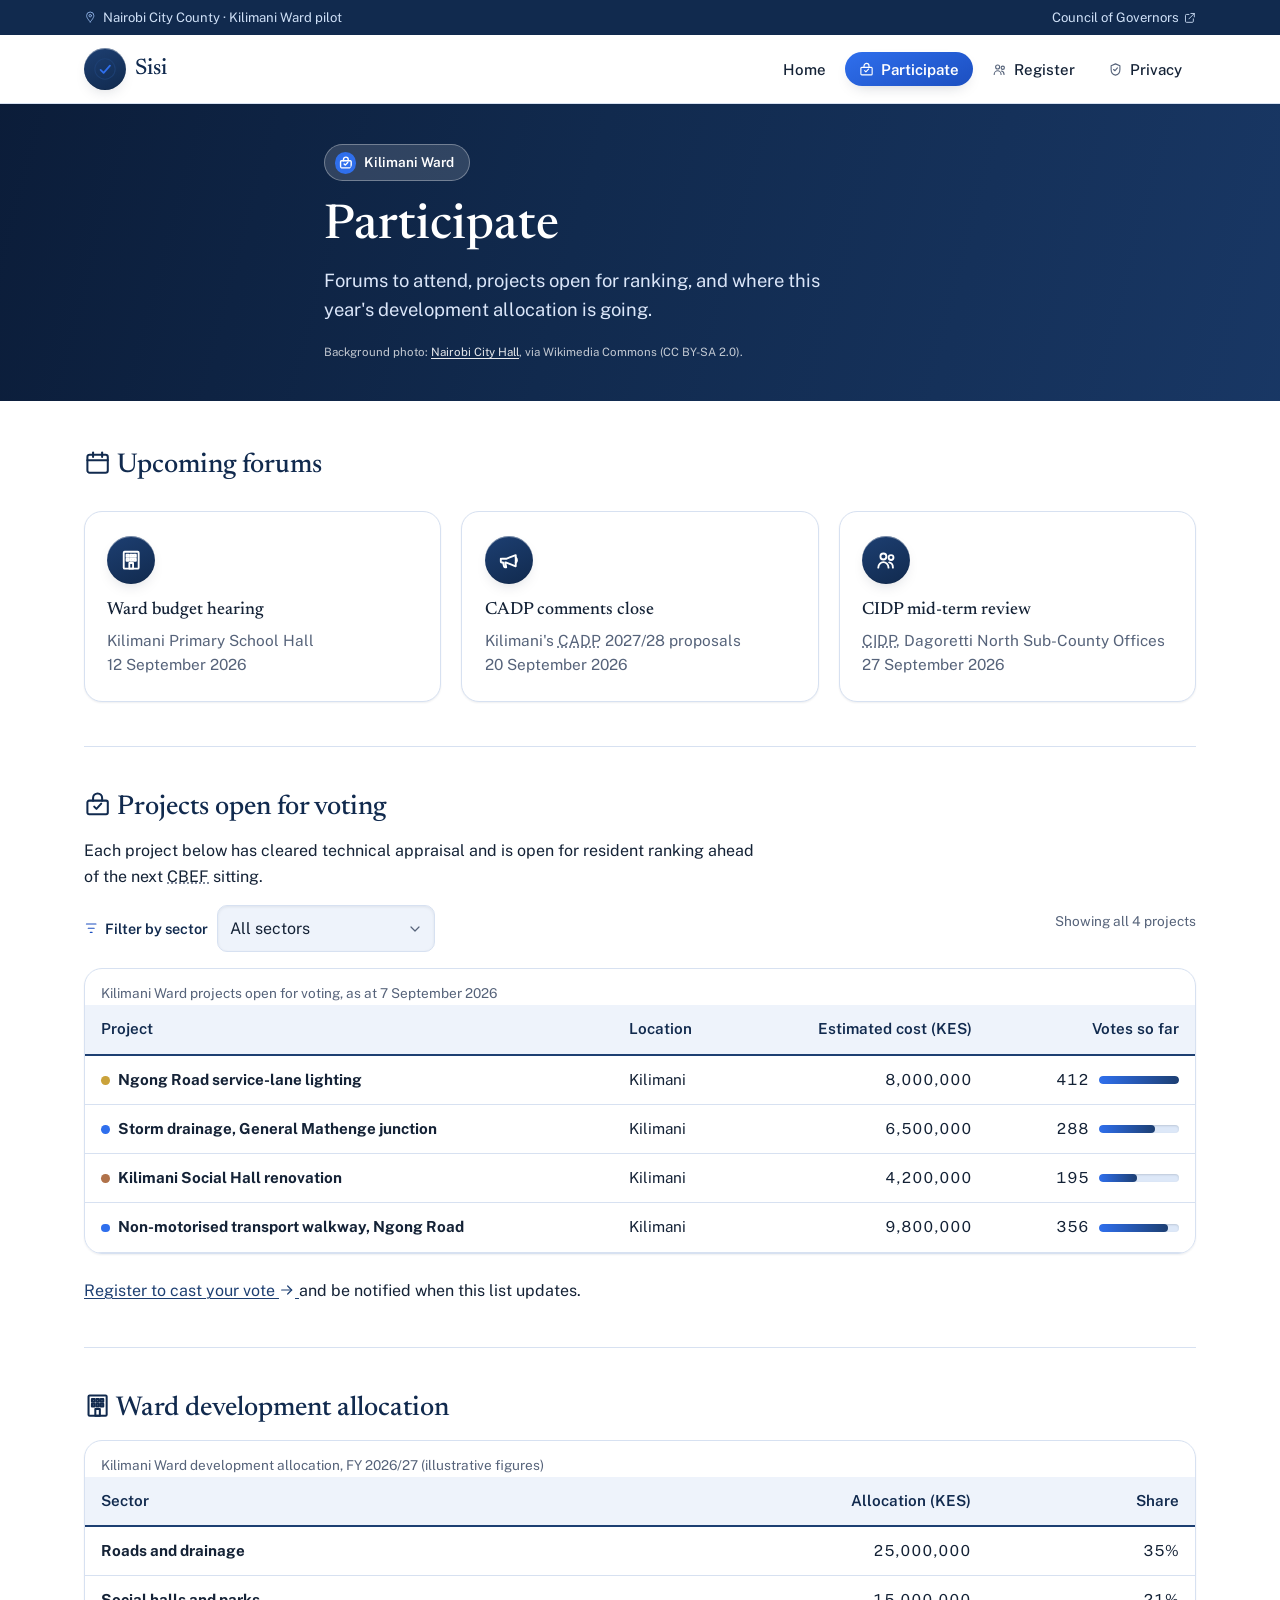
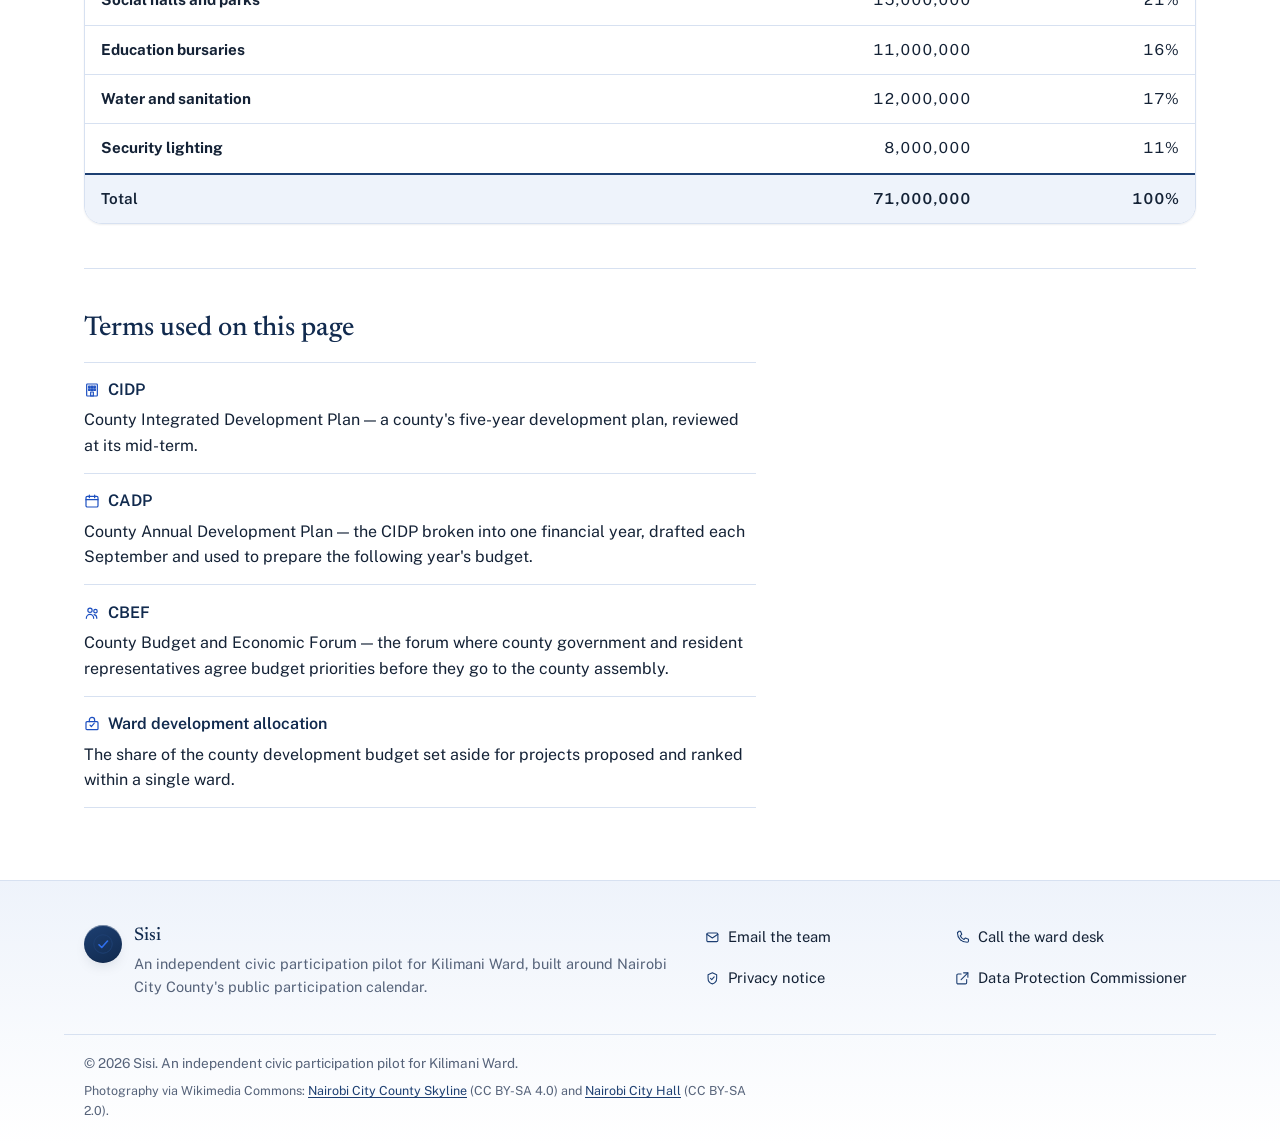
==== commit 46eca4d8: "Add real photography, two-tier nav, working register form, and interactivity - Add full-bleed photo " ====
--- a/participate.html
+++ b/participate.html
@@ -3,7 +3,7 @@
 <head>
 <meta charset="utf-8">
 <meta name="viewport" content="width=device-width, initial-scale=1">
-<title>Participate — Sisi | Kilimani Ward</title>
+<title>Participate &mdash; Sisi | Kilimani Ward</title>
 <meta name="description" content="Upcoming forums, projects open for resident voting, and the ward's development allocation for Kilimani Ward.">
 <link rel="icon" type="image/svg+xml" href="images/mark.svg">
 <link rel="icon" type="image/png" sizes="32x32" href="images/favicon-32.png">
@@ -11,7 +11,7 @@
 <link rel="apple-touch-icon" href="images/apple-touch-icon.png">
 <link rel="preconnect" href="https://fonts.googleapis.com">
 <link rel="preconnect" href="https://fonts.gstatic.com" crossorigin>
-<link href="https://fonts.googleapis.com/css2?family=Newsreader:ital,wght@0,500;0,600;1,400&family=Public+Sans:wght@400;500;600;700&display=swap" rel="stylesheet">
+<link href="https://fonts.googleapis.com/css2?family=Newsreader:ital,wght@0,400;0,500;0,600;1,400&family=Public+Sans:wght@400;500;600;700&display=swap" rel="stylesheet">
 <link rel="stylesheet" href="styles/main.css">
 </head>
 <body>
@@ -105,40 +105,63 @@
       <line x1="15" y1="9" x2="9" y2="15"/>
     </symbol>
 
+    <symbol id="icon-menu" viewBox="0 0 24 24">
+      <line x1="3.5" y1="6.5" x2="20.5" y2="6.5"/>
+      <line x1="3.5" y1="12" x2="20.5" y2="12"/>
+      <line x1="3.5" y1="17.5" x2="20.5" y2="17.5"/>
+    </symbol>
+
+    <symbol id="icon-close" viewBox="0 0 24 24">
+      <line x1="6" y1="6" x2="18" y2="18"/>
+      <line x1="18" y1="6" x2="6" y2="18"/>
+    </symbol>
+
+    <symbol id="icon-filter" viewBox="0 0 24 24">
+      <path d="M4 5h16"/>
+      <path d="M7 12h10"/>
+      <path d="M10.5 19h3"/>
+    </symbol>
+
+    <symbol id="icon-chevron-down" viewBox="0 0 24 24">
+      <polyline points="6 9 12 15 18 9"/>
+    </symbol>
+
   </defs>
 </svg>
 
+<div class="utility-bar">
+  <div class="utility-inner">
+    <p class="utility-locality">
+      <svg class="icon" aria-hidden="true"><use href="#icon-map-pin"/></svg>
+      Nairobi City County &middot; Kilimani Ward pilot
+    </p>
+    <a class="utility-link" href="https://www.cog.go.ke" target="_blank" rel="noopener">
+      Council of Governors
+      <svg class="icon" aria-hidden="true"><use href="#icon-external-link"/></svg>
+    </a>
+  </div>
+</div>
+
 <header class="site-header">
   <div class="header-inner">
-    <div class="brand-block">
-      <a class="brand" href="index.html">
-        <span class="brand-mark"><img src="images/mark.svg" alt=""></span>
-        <h1>Sisi</h1>
-      </a>
-      <p class="locality">
-        <svg class="icon" aria-hidden="true"><use href="#icon-map-pin"/></svg>
-        Nairobi City County, Kilimani Ward
-      </p>
-    </div>
+    <a class="brand" href="index.html">
+      <span class="brand-mark"><img src="images/mark.svg" alt=""></span>
+      <h1>Sisi</h1>
+    </a>
     <nav aria-label="Main">
-      <ul>
+      <button type="button" class="nav-toggle" id="navToggle" aria-expanded="false" aria-controls="primaryNav">
+        <svg class="icon icon-menu" aria-hidden="true"><use href="#icon-menu"/></svg>
+        <svg class="icon icon-close" aria-hidden="true"><use href="#icon-close"/></svg>
+        Menu
+      </button>
+      <ul id="primaryNav">
         <li><a href="index.html">Home</a></li>
-        <li><a href="participate.html" aria-current="page">
-          <svg class="icon" aria-hidden="true"><use href="#icon-ballot"/></svg>
-          Participate
-        </a></li>
-        <li><a href="register.html">
-          <svg class="icon" aria-hidden="true"><use href="#icon-users"/></svg>
-          Register
-        </a></li>
-        <li><a href="privacy.html">
-          <svg class="icon" aria-hidden="true"><use href="#icon-shield-check"/></svg>
-          Privacy
-        </a></li>
-        <li><a class="external" href="https://www.cog.go.ke" target="_blank" rel="noopener">
-          Council of Governors
-          <svg class="icon" aria-hidden="true"><use href="#icon-external-link"/></svg>
-        </a></li>
+        <li><a href="participate.html" aria-current="page"><svg class="icon" aria-hidden="true"><use href="#icon-ballot"/></svg>
+          Participate</a></li>
+        <li><a href="register.html"><svg class="icon" aria-hidden="true"><use href="#icon-users"/></svg>
+          Register</a></li>
+        <li><a href="privacy.html"><svg class="icon" aria-hidden="true"><use href="#icon-shield-check"/></svg>
+          Privacy</a></li>
       </ul>
     </nav>
   </div>
@@ -146,37 +169,40 @@
 
 <main>
 
-  <section class="hero page-hero">
-    <div class="hero-full">
-      <p class="hero-eyebrow">
+  <div class="full-bleed photo-band photo-cityhall page-banner">
+    <div class="photo-band-inner banner-content">
+      <p class="hero-eyebrow reveal">
         <svg class="icon" aria-hidden="true"><use href="#icon-ballot"/></svg>
         Kilimani Ward
       </p>
-      <h1>Participate</h1>
-      <p class="lede">Forums to attend, projects open for ranking, and where this year's
-      development allocation is going.</p>
-    </div>
-  </section>
+      <h1 class="reveal">Participate</h1>
+      <p class="lede reveal">Forums to attend, projects open for ranking, and where this
+      year's development allocation is going.</p>
+      <p class="photo-credit">Background photo:
+        <a href="https://commons.wikimedia.org/wiki/File:Nairobi_city_hall.jpg" target="_blank" rel="noopener">Nairobi City Hall</a>,
+        via Wikimedia Commons (CC BY-SA 2.0).</p>
+    </div>
+  </div>
 
   <section id="forums">
     <h2>
       <svg class="icon" aria-hidden="true"><use href="#icon-calendar"/></svg>
       Upcoming forums
     </h2>
-    <div class="feature-grid">
-      <div class="feature-card">
+    <div class="feature-grid reveal-group">
+      <div class="feature-card reveal">
         <span class="feature-icon"><svg class="icon" aria-hidden="true"><use href="#icon-building"/></svg></span>
         <h3>Ward budget hearing</h3>
         <p>Kilimani Primary School Hall<br>
         <time datetime="2026-09-12">12 September 2026</time></p>
       </div>
-      <div class="feature-card">
+      <div class="feature-card reveal">
         <span class="feature-icon"><svg class="icon" aria-hidden="true"><use href="#icon-megaphone"/></svg></span>
         <h3>CADP comments close</h3>
         <p>Kilimani's <abbr title="County Annual Development Plan">CADP</abbr> 2027/28 proposals<br>
         <time datetime="2026-09-20">20 September 2026</time></p>
       </div>
-      <div class="feature-card">
+      <div class="feature-card reveal">
         <span class="feature-icon"><svg class="icon" aria-hidden="true"><use href="#icon-users"/></svg></span>
         <h3>CIDP mid-term review</h3>
         <p><abbr title="County Integrated Development Plan">CIDP</abbr>, Dagoretti North Sub-County Offices<br>
@@ -192,7 +218,28 @@
     </h2>
     <p>Each project below has cleared technical appraisal and is open for resident ranking
     ahead of the next <abbr title="County Budget and Economic Forum">CBEF</abbr> sitting.</p>
-    <div class="table-wrap">
+
+    <div class="table-toolbar">
+      <div class="filter-field">
+        <label for="sectorFilter">
+          <svg class="icon" aria-hidden="true"><use href="#icon-filter"/></svg>
+          Filter by sector
+        </label>
+        <div class="select-wrap">
+          <select id="sectorFilter">
+            <option value="all">All sectors</option>
+            <option value="roads">Roads and drainage</option>
+            <option value="water">Water and sanitation</option>
+            <option value="halls">Social halls and parks</option>
+            <option value="lighting">Security lighting</option>
+          </select>
+          <svg class="icon" aria-hidden="true"><use href="#icon-chevron-down"/></svg>
+        </div>
+      </div>
+      <p class="filter-count" id="filterCount" aria-live="polite">Showing all 4 projects</p>
+    </div>
+
+    <div class="table-wrap reveal">
       <table>
         <caption>Kilimani Ward projects open for voting, as at
           <time datetime="2026-09-07">7 September 2026</time></caption>
@@ -205,8 +252,8 @@
           </tr>
         </thead>
         <tbody>
-          <tr>
-            <th scope="row">Ngong Road service-lane lighting</th>
+          <tr data-project-row data-sector="lighting">
+            <th scope="row"><span class="sector-dot" aria-hidden="true"></span>Ngong Road service-lane lighting</th>
             <td>Kilimani</td>
             <td class="num">8,000,000</td>
             <td class="num">
@@ -215,8 +262,8 @@
               </span>
             </td>
           </tr>
-          <tr>
-            <th scope="row">Storm drainage, General Mathenge junction</th>
+          <tr data-project-row data-sector="roads">
+            <th scope="row"><span class="sector-dot" aria-hidden="true"></span>Storm drainage, General Mathenge junction</th>
             <td>Kilimani</td>
             <td class="num">6,500,000</td>
             <td class="num">
@@ -225,8 +272,8 @@
               </span>
             </td>
           </tr>
-          <tr>
-            <th scope="row">Kilimani Social Hall renovation</th>
+          <tr data-project-row data-sector="halls">
+            <th scope="row"><span class="sector-dot" aria-hidden="true"></span>Kilimani Social Hall renovation</th>
             <td>Kilimani</td>
             <td class="num">4,200,000</td>
             <td class="num">
@@ -235,8 +282,8 @@
               </span>
             </td>
           </tr>
-          <tr>
-            <th scope="row">Non-motorised transport walkway, Ngong Road</th>
+          <tr data-project-row data-sector="roads">
+            <th scope="row"><span class="sector-dot" aria-hidden="true"></span>Non-motorised transport walkway, Ngong Road</th>
             <td>Kilimani</td>
             <td class="num">9,800,000</td>
             <td class="num">
@@ -291,7 +338,7 @@
           <svg class="icon" aria-hidden="true"><use href="#icon-building"/></svg>
           CIDP
         </dt>
-        <dd>County Integrated Development Plan — a county's five-year development plan,
+        <dd>County Integrated Development Plan &mdash; a county's five-year development plan,
         reviewed at its mid-term.</dd>
       </div>
       <div>
@@ -299,7 +346,7 @@
           <svg class="icon" aria-hidden="true"><use href="#icon-calendar"/></svg>
           CADP
         </dt>
-        <dd>County Annual Development Plan — the CIDP broken into one financial year, drafted
+        <dd>County Annual Development Plan &mdash; the CIDP broken into one financial year, drafted
         each September and used to prepare the following year's budget.</dd>
       </div>
       <div>
@@ -307,7 +354,7 @@
           <svg class="icon" aria-hidden="true"><use href="#icon-users"/></svg>
           CBEF
         </dt>
-        <dd>County Budget and Economic Forum — the forum where county government and
+        <dd>County Budget and Economic Forum &mdash; the forum where county government and
         resident representatives agree budget priorities before they go to the county
         assembly.</dd>
       </div>
@@ -355,8 +402,12 @@
   </div>
   <div class="footer-bottom">
     <p>&copy; 2026 Sisi. An independent civic participation pilot for Kilimani Ward.</p>
+    <p class="footer-credit">Photography via Wikimedia Commons:
+      <a href="https://commons.wikimedia.org/wiki/File:Nairobi_City_County_Skyline.jpg" target="_blank" rel="noopener">Nairobi City County Skyline</a> (CC BY-SA 4.0) and
+      <a href="https://commons.wikimedia.org/wiki/File:Nairobi_city_hall.jpg" target="_blank" rel="noopener">Nairobi City Hall</a> (CC BY-SA 2.0).</p>
   </div>
 </footer>
 
+<script src="scripts/site.js" defer></script>
 </body>
 </html>
--- a/styles/main.css
+++ b/styles/main.css
@@ -132,25 +132,66 @@
 
 /* ---------- Header / letterhead ---------- */
 
+body { overflow-x: hidden; }
+
+.utility-bar {
+  background: var(--navy-dark);
+  color: #cfe0f7;
+  font-size: 0.82rem;
+}
+
+.utility-inner {
+  max-width: 72rem;
+  margin: 0 auto;
+  padding: 0.45rem 1.25rem;
+  display: flex;
+  flex-wrap: wrap;
+  align-items: center;
+  justify-content: space-between;
+  gap: 0.3rem 1.5rem;
+}
+
+.utility-locality {
+  display: inline-flex;
+  align-items: center;
+  gap: 0.4rem;
+  margin: 0;
+}
+
+.utility-locality .icon { width: 0.95em; height: 0.95em; color: #8fb1e6; }
+
+.utility-link {
+  display: inline-flex;
+  align-items: center;
+  gap: 0.35rem;
+  color: #cfe0f7;
+  text-decoration: none;
+}
+
+.utility-link .icon { width: 0.9em; height: 0.9em; }
+
+.utility-link:hover { color: #fff; }
+
 .site-header {
   position: sticky;
   top: 0;
   z-index: 20;
   border-bottom: 1px solid var(--line);
-  background: rgba(255, 255, 255, 0.92);
+  background: rgba(255, 255, 255, 0.94);
   backdrop-filter: saturate(160%) blur(10px);
-  box-shadow: 0 4px 0 var(--navy), var(--shadow-xs);
+  box-shadow: var(--shadow-xs);
 }
 
 .header-inner {
   max-width: 72rem;
   margin: 0 auto;
-  padding: 0.85rem 1.25rem;
+  padding: 0.75rem 1.25rem;
   display: flex;
   flex-wrap: wrap;
   align-items: center;
   justify-content: space-between;
   gap: 0.6rem 1.5rem;
+  min-height: 4.25rem;
 }
 
 .brand-block {
@@ -184,38 +225,27 @@
   font-size: 1.4rem;
 }
 
-.locality {
-  margin: 0;
-  padding-left: 0.85rem;
-  border-left: 1px solid var(--line);
-  color: var(--muted);
-  font-size: 0.85rem;
-  display: none;
-  align-items: center;
-  gap: 0.4rem;
-}
-
-.locality .icon { color: var(--accent-dark); }
-
 .site-header nav ul {
   list-style: none;
   margin: 0;
   padding: 0;
   display: flex;
   flex-wrap: wrap;
-  gap: 0.2rem;
+  align-items: center;
+  gap: 0.3rem;
 }
 
 .site-header nav a {
   display: inline-flex;
   align-items: center;
-  gap: 0.35rem;
-  padding: 0.55rem 0.75rem;
+  gap: 0.4rem;
+  padding: 0.6rem 0.9rem;
   color: var(--ink);
   text-decoration: none;
   border-radius: 999px;
   font-size: 0.94rem;
   font-weight: 500;
+  line-height: 1;
   transition: background-color 0.15s ease, color 0.15s ease, box-shadow 0.15s ease;
 }
 
@@ -235,12 +265,50 @@
 
 .site-header nav a[aria-current="page"] .icon { color: #fff; }
 
-.site-header nav a.external {
-  color: var(--muted);
-}
-
-@media (min-width: 40rem) {
-  .locality { display: inline-flex; }
+.nav-toggle {
+  display: none;
+  align-items: center;
+  gap: 0.5rem;
+  background: var(--paper);
+  border: 1px solid var(--line);
+  color: var(--navy-dark);
+  font: inherit;
+  font-weight: 600;
+  font-size: 0.9rem;
+  padding: 0.5rem 0.85rem;
+  border-radius: 999px;
+  cursor: pointer;
+  box-shadow: var(--shadow-xs);
+}
+
+.nav-toggle .icon-close { display: none; }
+.nav-toggle .icon { width: 1.15rem; height: 1.15rem; }
+.nav-toggle[aria-expanded="true"] .icon-menu { display: none; }
+.nav-toggle[aria-expanded="true"] .icon-close { display: inline-block; }
+
+@media (max-width: 54rem) {
+  .nav-toggle { display: inline-flex; }
+
+  .site-header nav { position: static; }
+
+  .site-header nav ul {
+    display: none;
+    position: absolute;
+    left: 0;
+    right: 0;
+    top: 100%;
+    flex-direction: column;
+    align-items: stretch;
+    gap: 0.2rem;
+    background: var(--paper);
+    border-bottom: 1px solid var(--line);
+    padding: 0.6rem 1.25rem 1.1rem;
+    box-shadow: var(--shadow-md);
+  }
+
+  .site-header nav ul.is-open { display: flex; }
+
+  .site-header nav a { width: 100%; }
 }
 
 /* ---------- Layout ---------- */
@@ -263,13 +331,105 @@
   margin-top: 2.75rem;
 }
 
-main > article:first-of-type,
-main > section:first-of-type,
-main > .hero {
+/* Whatever sits directly under a full-bleed photo band already has that
+   band's own bottom margin to separate it, so it skips the usual top
+   border/padding — otherwise every page would show a double seam. */
+main > .full-bleed + article,
+main > .full-bleed + section,
+main > .full-bleed + aside {
   padding-top: 0;
   border-top: none;
   margin-top: 0;
 }
+
+/* ---------- Photographic bands (real photography, full-bleed) ---------- */
+
+.full-bleed {
+  width: 100vw;
+  position: relative;
+  left: 50%;
+  right: 50%;
+  margin-left: -50vw;
+  margin-right: -50vw;
+  margin-bottom: 3rem;
+}
+
+/* A photo band that is itself a <section> still earns the standard
+   top rule/spacing from the block above it, but not a second, redundant
+   layer of padding on top of .photo-band-inner's own. */
+main > section.full-bleed {
+  padding-top: 0;
+}
+
+.photo-band {
+  position: relative;
+  color: #fff;
+  background-color: var(--navy-dark);
+  background-size: cover;
+  background-position: center;
+}
+
+.photo-band::before {
+  content: "";
+  position: absolute;
+  inset: 0;
+  background: linear-gradient(105deg, rgba(11, 28, 56, 0.94) 0%, rgba(17, 42, 78, 0.82) 45%, rgba(29, 63, 114, 0.62) 100%);
+}
+
+.photo-band-inner {
+  position: relative;
+  max-width: 72rem;
+  margin: 0 auto;
+  padding: 3rem 1.25rem;
+}
+
+.photo-band h1,
+.photo-band h2 { color: #fff; }
+
+.photo-band .lede { color: #dbe6f9; }
+
+.photo-band .hero-eyebrow {
+  background: rgba(255, 255, 255, 0.14);
+  border-color: rgba(255, 255, 255, 0.32);
+  color: #fff;
+}
+
+.page-banner .photo-band-inner {
+  padding: 2.5rem 1.25rem;
+}
+
+/* Named backgrounds so any page can reuse either photo consistently
+   without repeating the URL. */
+.photo-skyline {
+  background-image: url('https://commons.wikimedia.org/wiki/Special:FilePath/Nairobi_City_County_Skyline.jpg?width=1600');
+}
+
+.photo-cityhall {
+  background-image: url('https://commons.wikimedia.org/wiki/Special:FilePath/Nairobi_city_hall.jpg?width=1400');
+}
+
+.cta-band .photo-band-inner {
+  padding: 3rem 1.25rem;
+}
+
+.cta-inner {
+  display: flex;
+  flex-wrap: wrap;
+  align-items: center;
+  justify-content: space-between;
+  gap: 1.5rem;
+}
+
+.cta-inner .lede { margin: 0.5rem 0 0; max-width: 32rem; }
+.cta-inner h2 { margin-bottom: 0; }
+
+.photo-credit {
+  font-size: 0.72rem;
+  color: rgba(255, 255, 255, 0.75);
+  margin: 0.85rem 0 0;
+}
+
+.photo-credit a { color: rgba(255, 255, 255, 0.9); }
 
 /* ---------- Hero (home) ---------- */
 
@@ -304,14 +464,18 @@
   stroke-width: 2.4;
 }
 
-.hero h1 { margin-bottom: 0.6rem; }
-
-.hero .lede {
+.hero h1, .banner-content h1 { margin-bottom: 0.6rem; }
+
+.lede {
   font-size: 1.15rem;
   color: var(--muted);
   max-width: 34rem;
 }
 
+.banner-content {
+  max-width: var(--measure);
+}
+
 .hero-actions {
   display: flex;
   flex-wrap: wrap;
@@ -321,9 +485,15 @@
 
 .hero-figure {
   filter: drop-shadow(0 20px 30px rgba(17, 42, 78, 0.18));
+  animation: float-y 6s ease-in-out infinite;
 }
 
 .hero-figure img { display: block; width: 100%; height: auto; }
+
+@keyframes float-y {
+  0%, 100% { transform: translateY(0); }
+  50% { transform: translateY(-10px); }
+}
 
 .stat-row {
   display: grid;
@@ -339,6 +509,12 @@
   border-radius: var(--radius);
   padding: 1.1rem 1.2rem;
   box-shadow: var(--shadow-xs);
+  transition: transform 0.2s ease, box-shadow 0.2s ease;
+}
+
+.stat-card:hover {
+  transform: translateY(-3px);
+  box-shadow: var(--shadow-sm);
 }
 
 .stat-card .stat-number {
@@ -360,6 +536,28 @@
     grid-template-columns: 1.05fr 0.95fr;
   }
 }
+
+/* ---------- Reveal-on-scroll (progressive enhancement) ----------
+   Elements start hidden only once JS confirms it can animate them
+   back in (see scripts/site.js) — the .js-reveal class is added by
+   script, so with JavaScript off or reduced motion requested,
+   everything is simply visible from the start. */
+
+.js-reveal .reveal {
+  opacity: 0;
+  transform: translateY(18px);
+  transition: opacity 0.6s ease, transform 0.6s ease;
+}
+
+.js-reveal .reveal.is-visible {
+  opacity: 1;
+  transform: none;
+}
+
+.js-reveal .reveal-group .reveal:nth-child(2) { transition-delay: 0.08s; }
+.js-reveal .reveal-group .reveal:nth-child(3) { transition-delay: 0.16s; }
+.js-reveal .reveal-group .reveal:nth-child(4) { transition-delay: 0.24s; }
+.js-reveal .reveal-group .reveal:nth-child(5) { transition-delay: 0.32s; }
 
 /* ---------- Buttons ---------- */
 
@@ -616,6 +814,62 @@
 
 /* ---------- Tables ---------- */
 
+.table-toolbar {
+  display: flex;
+  flex-wrap: wrap;
+  align-items: center;
+  justify-content: space-between;
+  gap: 0.75rem;
+  margin: 0.5rem 0 1rem;
+}
+
+.filter-field {
+  display: flex;
+  align-items: center;
+  gap: 0.6rem;
+}
+
+.filter-field label {
+  display: inline-flex;
+  align-items: center;
+  gap: 0.4rem;
+  margin: 0;
+  font-size: 0.9rem;
+  font-weight: 600;
+  color: var(--navy-dark);
+  white-space: nowrap;
+}
+
+.filter-field label .icon { color: var(--accent-dark); }
+
+.select-wrap {
+  position: relative;
+  display: inline-flex;
+}
+
+.select-wrap select {
+  appearance: none;
+  -webkit-appearance: none;
+  padding-right: 2.4rem;
+  min-width: 12rem;
+  max-width: none;
+  cursor: pointer;
+}
+
+.select-wrap .icon {
+  position: absolute;
+  right: 0.75rem;
+  top: 50%;
+  transform: translateY(-50%);
+  color: var(--muted);
+  pointer-events: none;
+}
+
+.filter-count {
+  font-size: 0.85rem;
+  color: var(--muted);
+}
+
 .table-wrap {
   overflow-x: auto;
   margin: 0.5rem 0 1.5rem;
@@ -653,6 +907,8 @@
 
 tbody tr:hover { background: var(--panel); }
 
+tbody tr.is-hidden { display: none; }
+
 td.num, th.num {
   text-align: right;
   font-variant-numeric: tabular-nums;
@@ -664,6 +920,19 @@
   font-weight: 600;
   background: var(--panel);
 }
+
+.sector-dot {
+  display: inline-block;
+  width: 0.55rem;
+  height: 0.55rem;
+  border-radius: 50%;
+  margin-right: 0.5rem;
+  background: var(--accent);
+}
+
+tr[data-sector="water"] .sector-dot { background: #2f9e7e; }
+tr[data-sector="halls"] .sector-dot { background: #b0724a; }
+tr[data-sector="lighting"] .sector-dot { background: #caa23a; }
 
 .vote-cell {
   display: flex;
@@ -683,29 +952,32 @@
 
 .vote-bar span {
   display: block;
+  width: 0;
   height: 100%;
   border-radius: 999px;
   background: linear-gradient(90deg, var(--accent) 0%, var(--navy) 100%);
-}
-
-/* Fill widths as classes, not inline styles — the vote share each project
-   has earned relative to the leading project. */
+  transition: width 1s ease;
+}
+
+/* Target fill widths — the vote share each project has earned relative
+   to the leading project. Held at zero until revealed (see .reveal),
+   or applied immediately with JavaScript off. */
 .vote-bar .pct-100 { width: 100%; }
 .vote-bar .pct-86 { width: 86%; }
 .vote-bar .pct-70 { width: 70%; }
 .vote-bar .pct-47 { width: 47%; }
 
-/* ---------- Hero variants for non-home pages: no illustration, so the
-   hero grid collapses to a single measure-width column with no bottom
-   padding — the section under it supplies its own. ---------- */
-.page-hero {
-  padding-bottom: 0;
-  grid-template-columns: 1fr;
-}
-
-.page-hero .hero-full {
-  grid-column: 1 / -1;
-}
+.js-reveal .vote-bar .pct-100,
+.js-reveal .vote-bar .pct-86,
+.js-reveal .vote-bar .pct-70,
+.js-reveal .vote-bar .pct-47 {
+  width: 0;
+}
+
+.js-reveal .reveal.is-visible .vote-bar .pct-100 { width: 100%; }
+.js-reveal .reveal.is-visible .vote-bar .pct-86 { width: 86%; }
+.js-reveal .reveal.is-visible .vote-bar .pct-70 { width: 70%; }
+.js-reveal .reveal.is-visible .vote-bar .pct-47 { width: 47%; }
 
 /* Hides the inline icon-sprite definitions block — present once per page,
    never rendered directly, only referenced by <use>. */
@@ -858,6 +1130,79 @@
 
 .hint .icon { margin-top: 0.15rem; color: var(--accent-dark); }
 
+button[disabled] {
+  opacity: 0.7;
+  cursor: progress;
+  transform: none !important;
+}
+
+.form-error {
+  display: none;
+  align-items: flex-start;
+  gap: 0.5rem;
+  font-size: 0.9rem;
+  color: #7a1f1f;
+  background: #fbe9e9;
+  border: 1px solid #eec2c2;
+  border-radius: var(--radius);
+  padding: 0.85rem 1rem;
+  margin: 0 0 1.25rem;
+}
+
+.form-error.is-visible { display: flex; }
+
+.form-error .icon { margin-top: 0.15rem; flex-shrink: 0; }
+
+/* ---------- Success panel (register) ---------- */
+
+.success-panel {
+  text-align: left;
+  background: linear-gradient(180deg, var(--success-soft) 0%, var(--paper) 70%);
+  border: 1px solid #bfe2cd;
+  border-radius: var(--radius-lg);
+  padding: 2.25rem 2rem;
+  box-shadow: var(--shadow-md);
+}
+
+.success-panel .success-icon {
+  display: grid;
+  place-items: center;
+  width: 3.5rem;
+  height: 3.5rem;
+  border-radius: 50%;
+  background: linear-gradient(155deg, var(--success) 0%, #145c39 100%);
+  color: #fff;
+  box-shadow: var(--shadow-sm), var(--shadow-inset);
+  margin-bottom: 1.1rem;
+}
+
+.success-panel .success-icon .icon { width: 1.7rem; height: 1.7rem; stroke-width: 2.2; }
+
+.success-summary {
+  background: var(--paper);
+  border: 1px solid var(--line);
+  border-radius: var(--radius);
+  padding: 1rem 1.2rem;
+  margin: 1.2rem 0 1.5rem;
+  display: grid;
+  gap: 0.5rem;
+  max-width: 28rem;
+}
+
+.success-summary div {
+  display: flex;
+  justify-content: space-between;
+  gap: 1rem;
+  font-size: 0.92rem;
+  border-bottom: 1px dashed var(--line);
+  padding-bottom: 0.5rem;
+}
+
+.success-summary div:last-child { border-bottom: none; padding-bottom: 0; }
+
+.success-summary dt { font-weight: 600; color: var(--muted); }
+.success-summary dd { margin: 0; color: var(--ink); text-align: right; }
+
 /* ---------- Footer ---------- */
 
 .site-footer {
@@ -928,6 +1273,11 @@
   font-size: 0.85rem;
 }
 
+.footer-bottom .footer-credit {
+  margin-top: 0.4rem;
+  font-size: 0.78rem;
+}
+
 @media (min-width: 40rem) {
   .footer-links { grid-template-columns: 1fr 1fr; }
 }
@@ -935,9 +1285,15 @@
 /* ---------- Small screens ---------- */
 
 @media (max-width: 640px) {
-  main { padding-top: 1.5rem; }
   fieldset { padding: 1.1rem; }
   .footer-inner { grid-template-columns: 1fr; }
+  .photo-band-inner { padding: 2.1rem 1.1rem; }
+  .cta-inner { justify-content: flex-start; }
+  .table-toolbar { align-items: flex-start; }
+  .select-wrap select { min-width: 0; width: 100%; }
+  .success-panel { padding: 1.75rem 1.35rem; }
+  .success-summary div { flex-direction: column; gap: 0.15rem; }
+  .success-summary dd { text-align: left; }
 }
 
 @media (prefers-reduced-motion: reduce) {
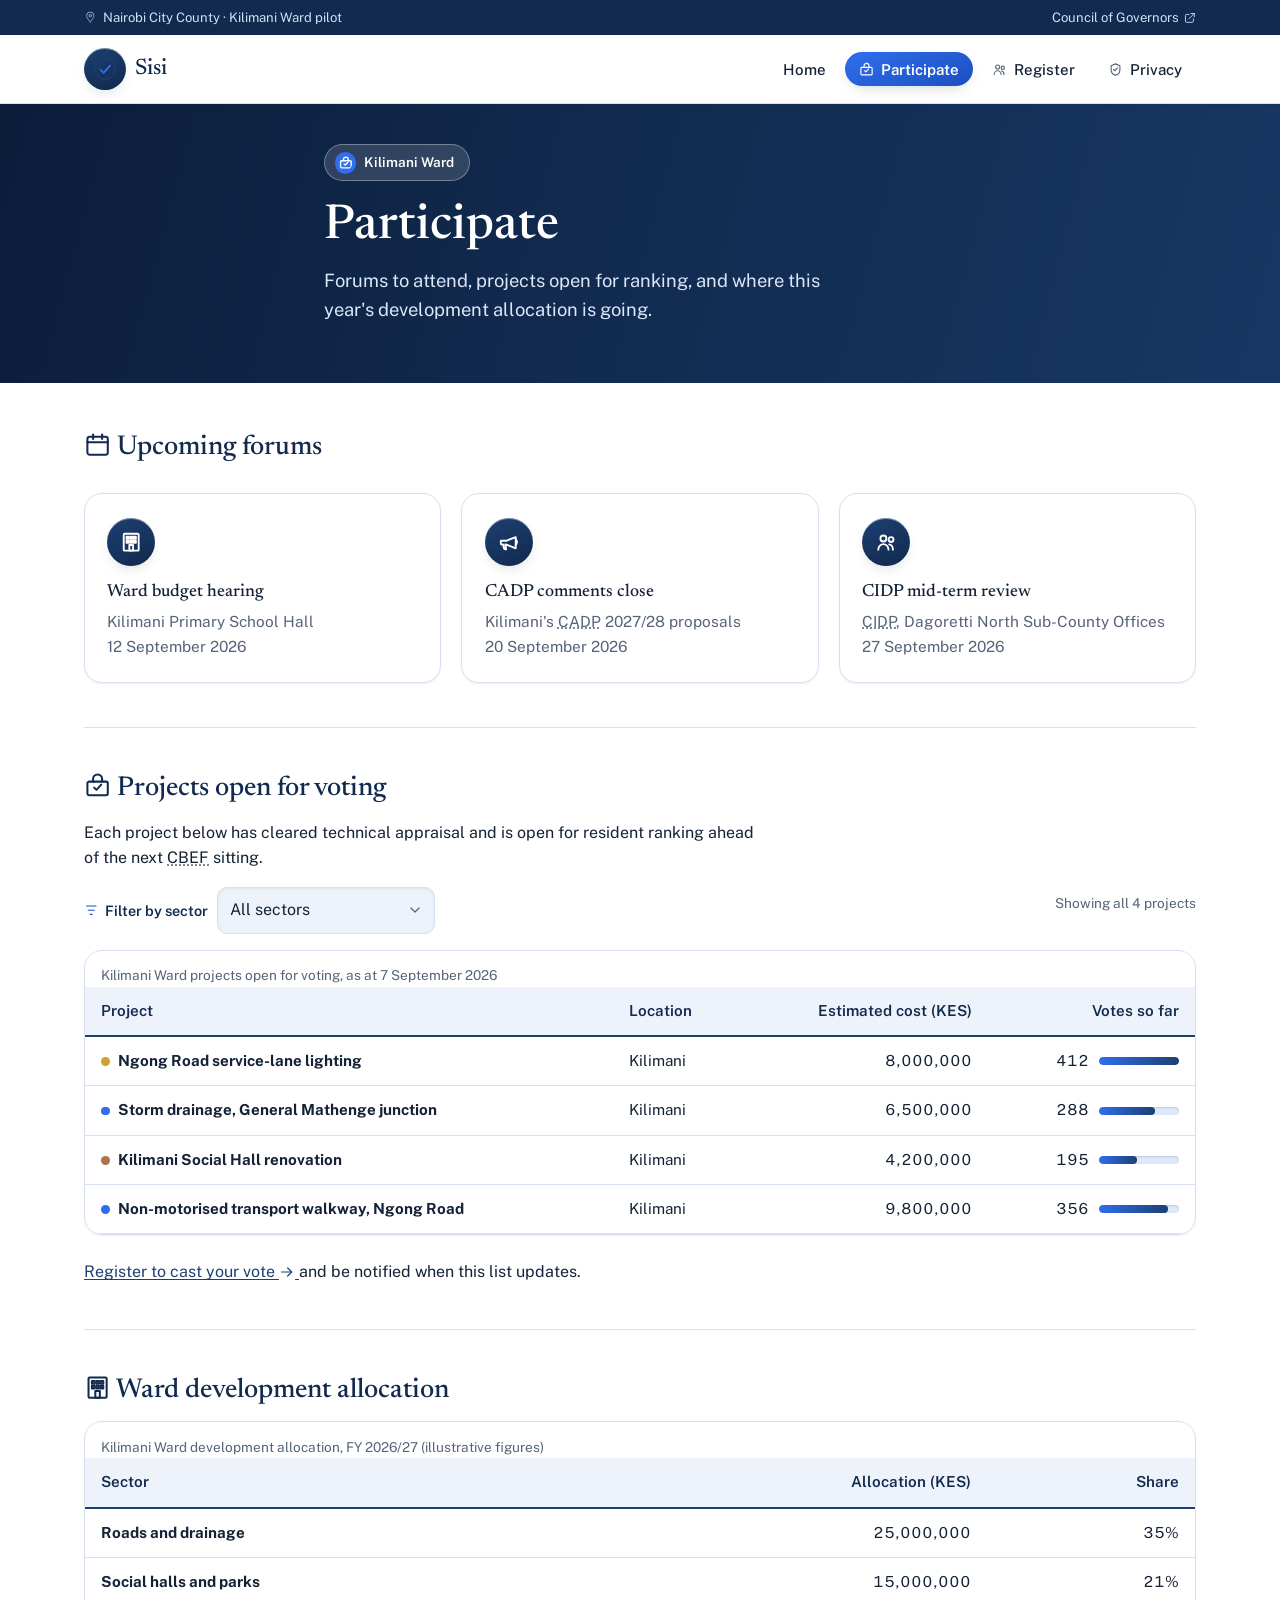
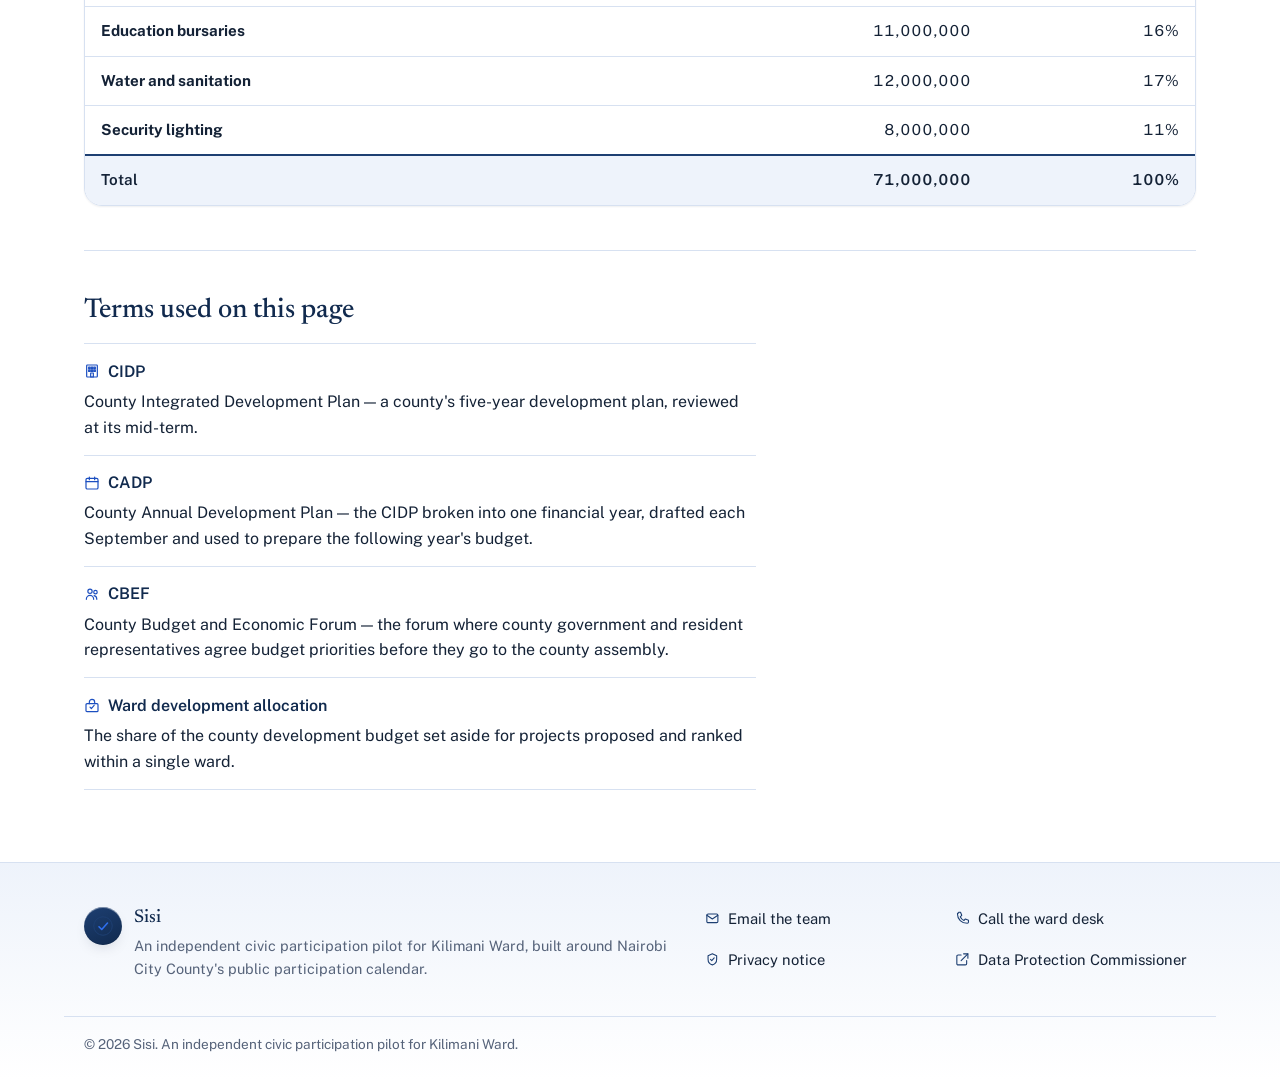
==== commit c1fa8c38: "Remove photo credits and update contact email to use new domain" ====
--- a/participate.html
+++ b/participate.html
@@ -178,9 +178,6 @@
       <h1 class="reveal">Participate</h1>
       <p class="lede reveal">Forums to attend, projects open for ranking, and where this
       year's development allocation is going.</p>
-      <p class="photo-credit">Background photo:
-        <a href="https://commons.wikimedia.org/wiki/File:Nairobi_city_hall.jpg" target="_blank" rel="noopener">Nairobi City Hall</a>,
-        via Wikimedia Commons (CC BY-SA 2.0).</p>
     </div>
   </div>
 
@@ -382,7 +379,7 @@
       </div>
     </div>
     <ul class="footer-links">
-      <li><a href="mailto:habari@sisi.example">
+      <li><a href="mailto:habari@sisi.org">
         <svg class="icon" aria-hidden="true"><use href="#icon-mail"/></svg>
         Email the team
       </a></li>
@@ -402,9 +399,6 @@
   </div>
   <div class="footer-bottom">
     <p>&copy; 2026 Sisi. An independent civic participation pilot for Kilimani Ward.</p>
-    <p class="footer-credit">Photography via Wikimedia Commons:
-      <a href="https://commons.wikimedia.org/wiki/File:Nairobi_City_County_Skyline.jpg" target="_blank" rel="noopener">Nairobi City County Skyline</a> (CC BY-SA 4.0) and
-      <a href="https://commons.wikimedia.org/wiki/File:Nairobi_city_hall.jpg" target="_blank" rel="noopener">Nairobi City Hall</a> (CC BY-SA 2.0).</p>
   </div>
 </footer>
 
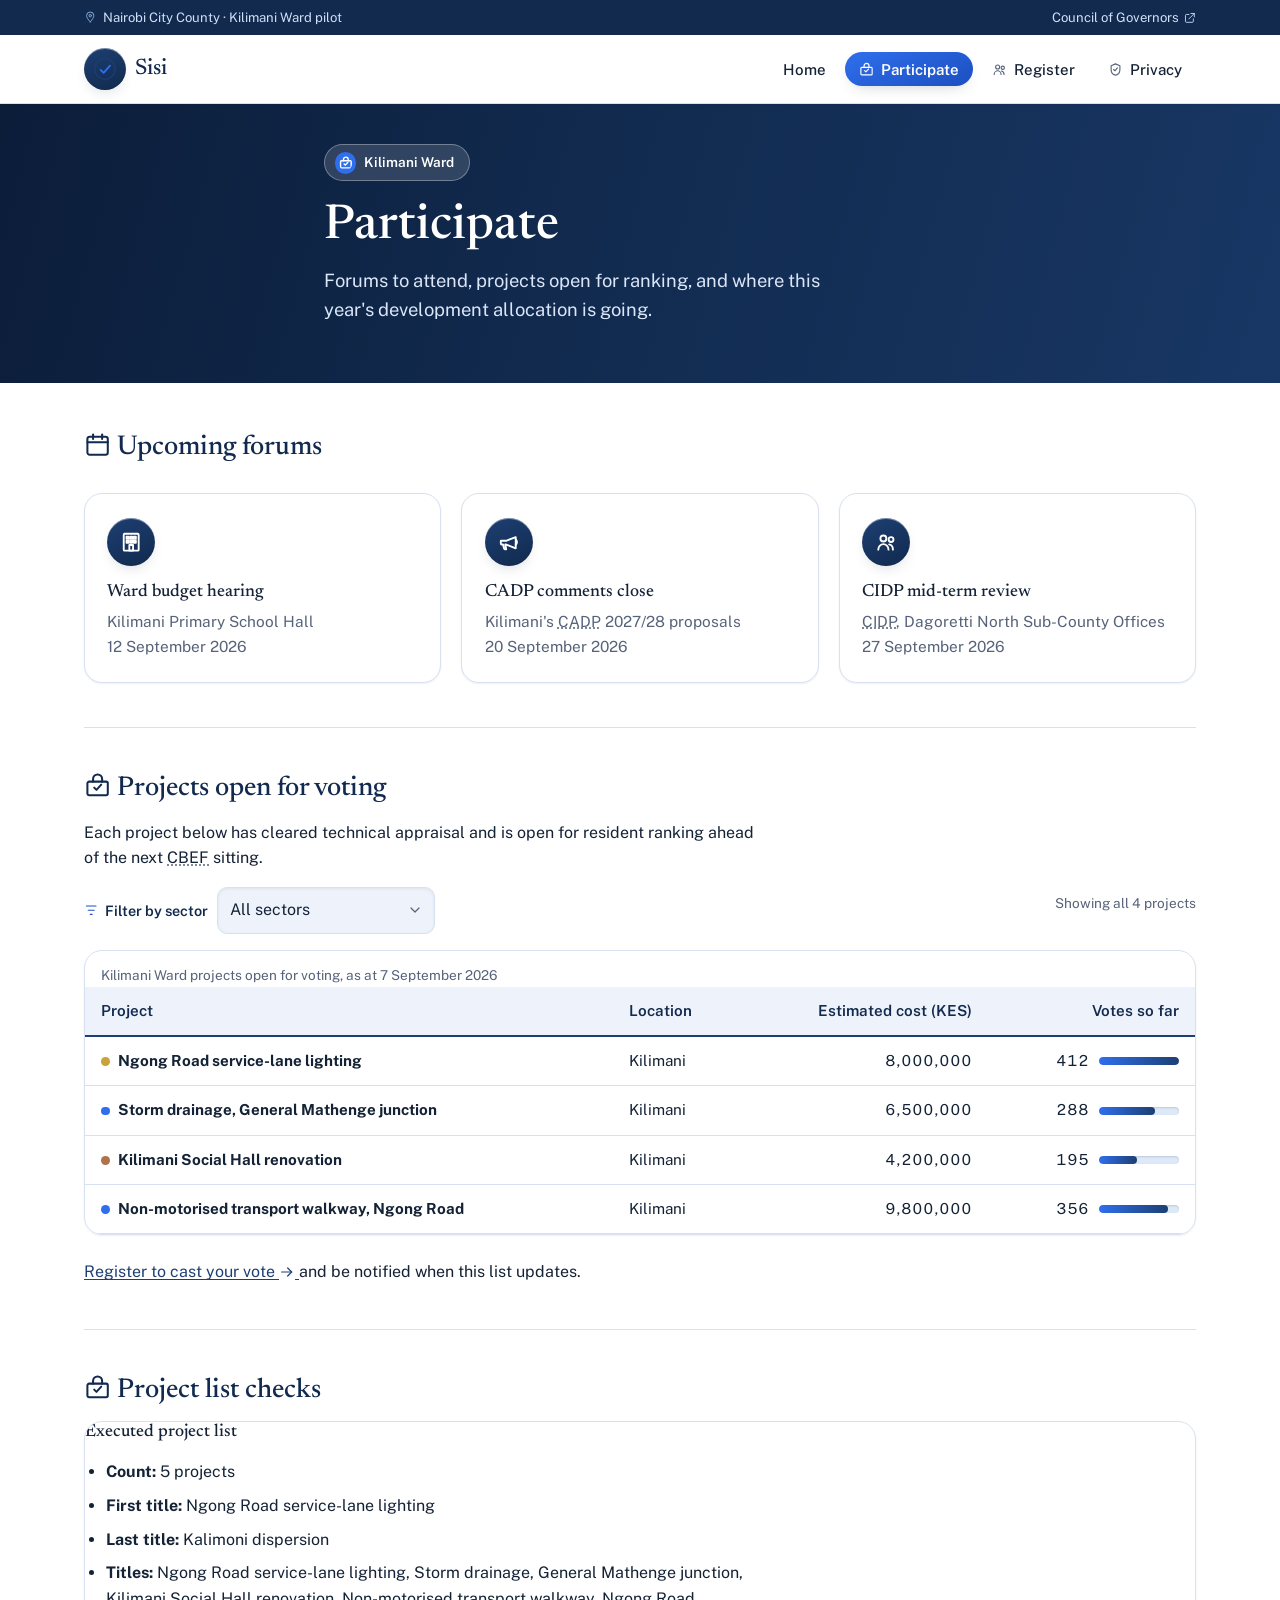
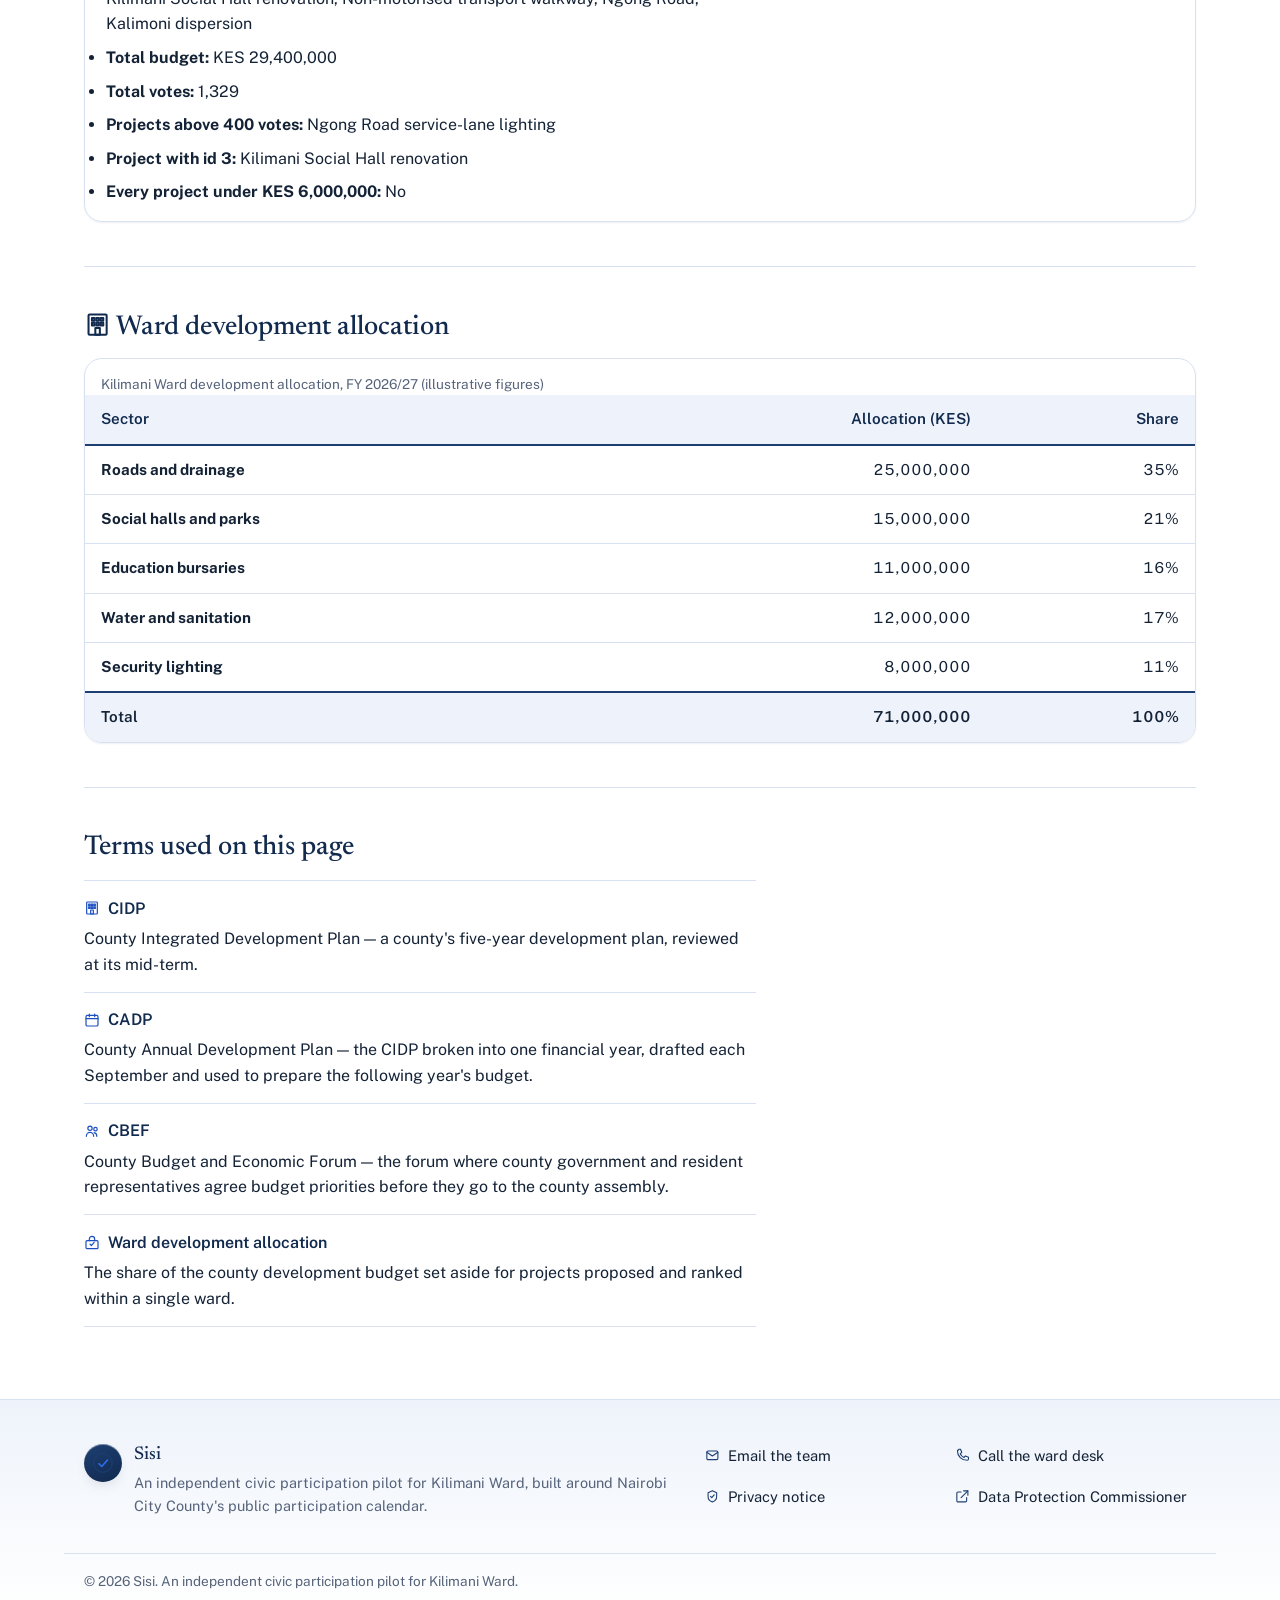
==== commit ca50ccd4: "feat: add project list checks and summary display in participate section" ====
--- a/participate.html
+++ b/participate.html
@@ -298,6 +298,16 @@
     </a> and be notified when this list updates.</p>
   </section>
 
+  <section id="projectListChecks" aria-labelledby="projectListChecksHeading">
+    <h2 id="projectListChecksHeading">
+      <svg class="icon" aria-hidden="true"><use href="#icon-ballot"/></svg>
+      Project list checks
+    </h2>
+    <div class="table-wrap reveal">
+      <div id="sisiProjectListResults" class="project-list-results" aria-live="polite"></div>
+    </div>
+  </section>
+
   <section id="allocation">
     <h2>
       <svg class="icon" aria-hidden="true"><use href="#icon-building"/></svg>
